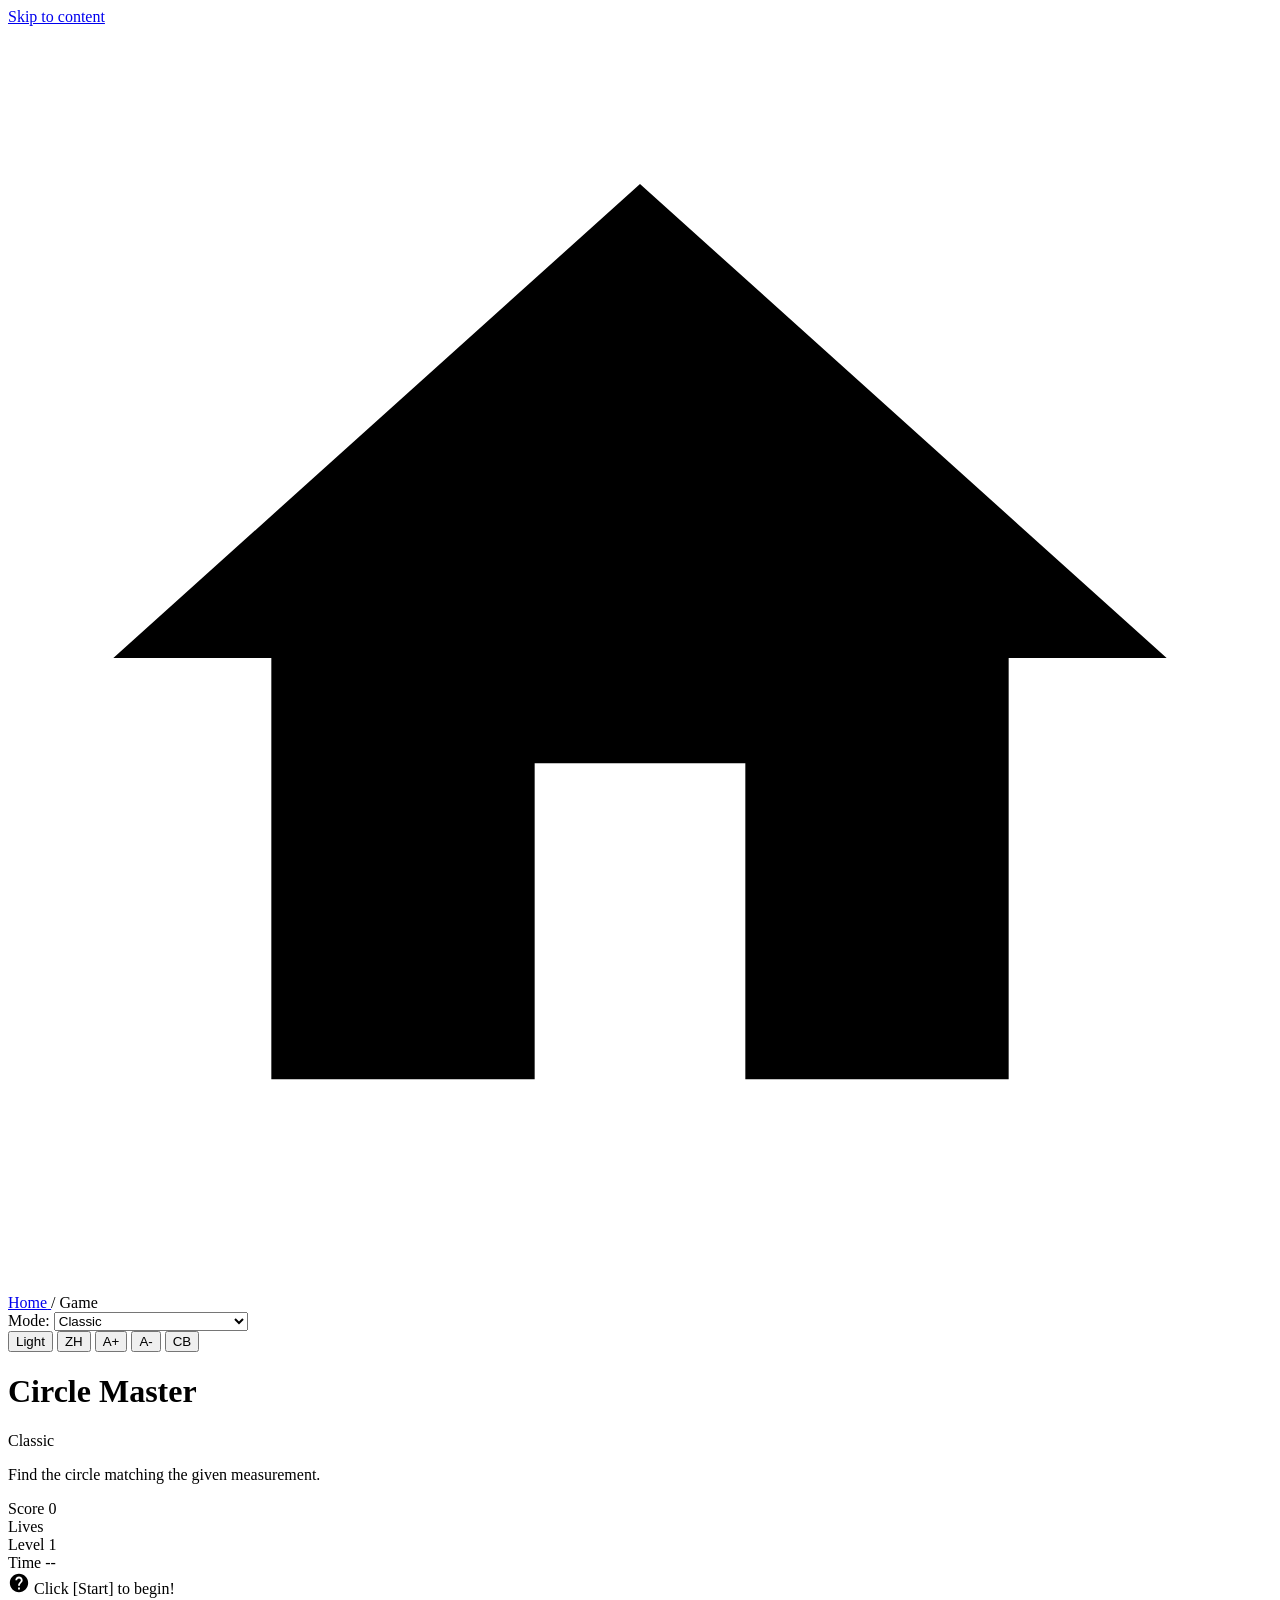
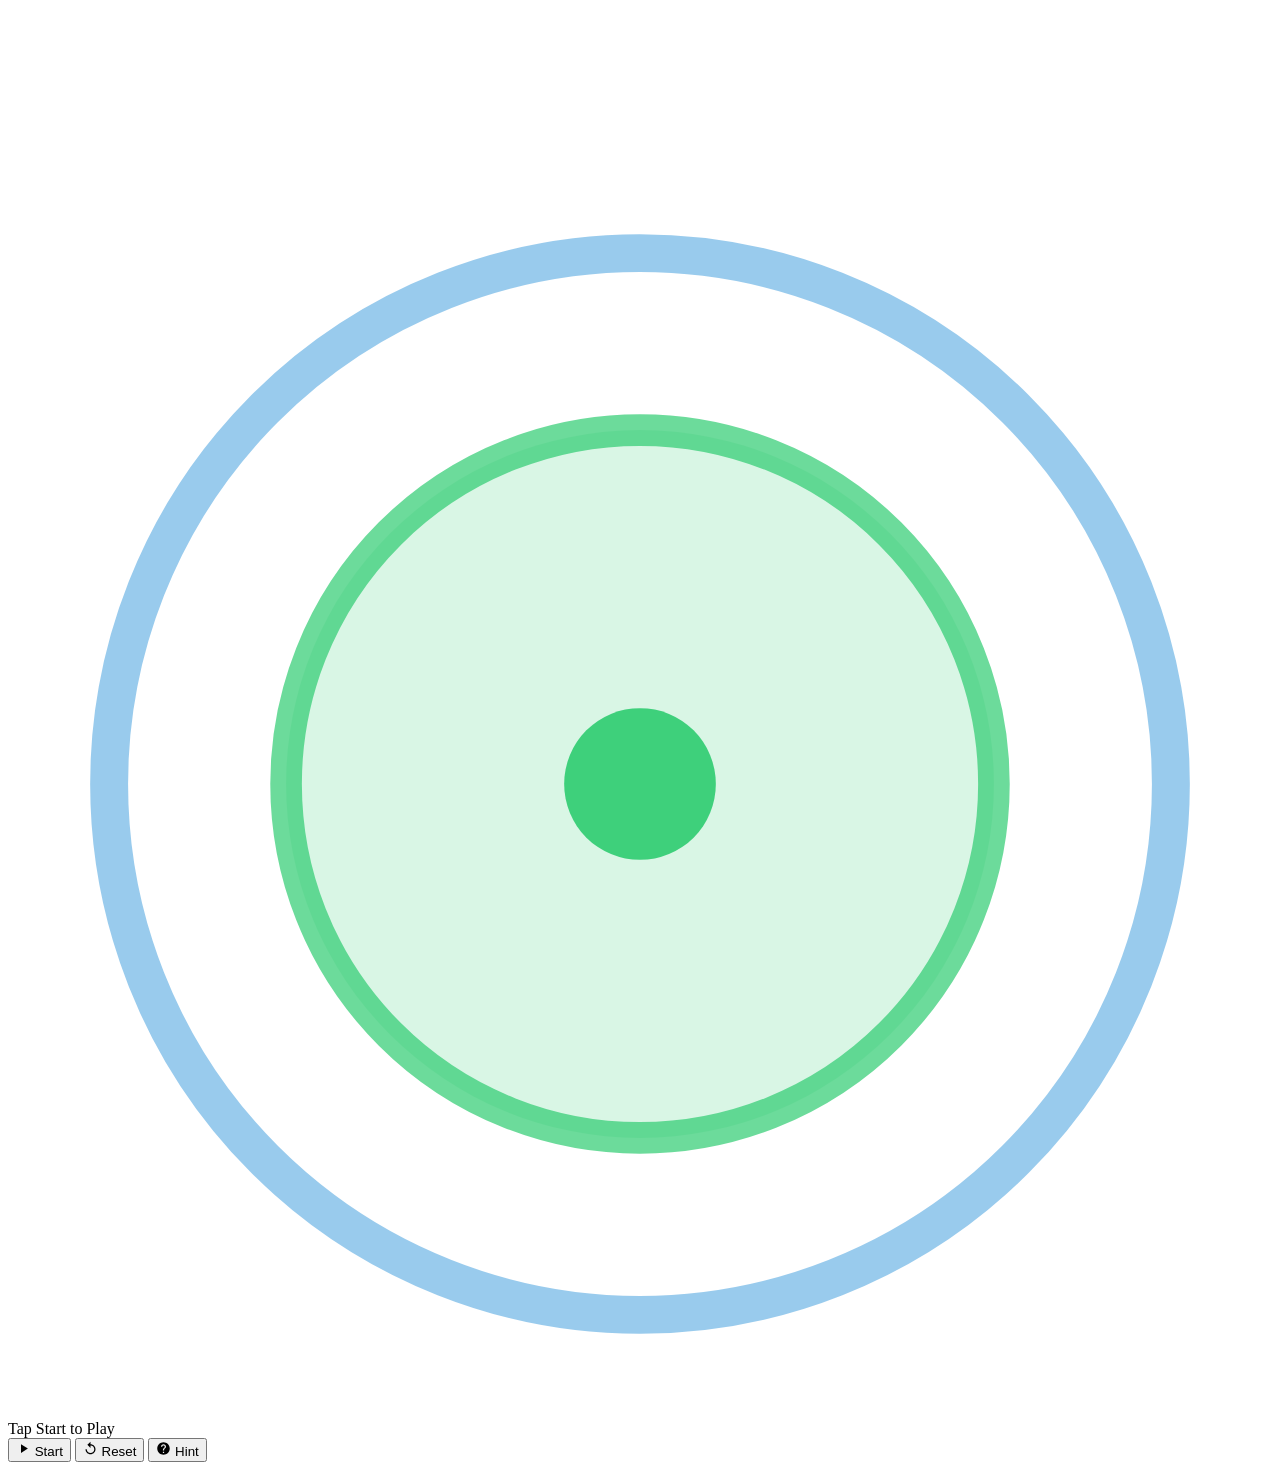
==== game-v3.html @ 42cc74bc "Create game-v3.html for Circle Master game Initial creation of the game-v3.html file with structure " ====
<!DOCTYPE html>
<html lang="en" data-theme="dark" data-colorblind="false">
<head>
<meta charset="UTF-8" />
<meta name="viewport" content="width=device-width, initial-scale=1.0, viewport-fit=cover" />
<title>Circle Master</title>
<link rel="stylesheet" href="IGame.css" />
</head>
<body>

<a class="skip-link" href="#main-content">Skip to content</a>

<!-- ── HEADER ──────────────────────────────────────────────────── -->
<header class="site-header" role="banner">
    <nav class="breadcrumb" aria-label="Breadcrumb">
        <a href="#" aria-label="Home">
            <svg class="icon-home" viewBox="0 0 24 24" aria-hidden="true">
                <path d="M10 20v-6h4v6h5v-8h3L12 3 2 12h3v8z"/>
            </svg>
            <span id="nav-home-text">Home</span>
        </a>
        <span class="sep" aria-hidden="true">/</span>
        <span id="nav-game" aria-current="page">Game</span>
    </nav>
    <div class="a11y-toolbar" role="toolbar" aria-label="Accessibility Tools">
        <!-- Game Mode Selector -->
        <div class="mode-selector-wrap">
            <label id="mode-label-text" class="mode-label" for="mode-select">Mode:</label>
            <select id="mode-select" class="mode-select" aria-labelledby="mode-label-text"
                    onchange="handleModeChange(this.value)">
                <optgroup id="optgroup-classic" label="Classic">
                    <option id="opt-classic" value="classic">Classic</option>
                </optgroup>
                <optgroup id="optgroup-theorems" label="Circle Theorems">
                    <option id="opt-angle_centre"     value="angle_centre">Angle at Centre</option>
                    <option id="opt-angle_semicircle" value="angle_semicircle">Angles in Semicircle</option>
                    <option id="opt-cyclic_quad"      value="cyclic_quad">Cyclic Quadrilateral</option>
                    <option id="opt-same_arc"         value="same_arc">Same Segment</option>
                    <option id="opt-alternate_seg"    value="alternate_seg">Alternate Segment</option>
                    <option id="opt-tangent_radius"   value="tangent_radius">Tangent-Radius (90)</option>
                    <option id="opt-tangent_equal"    value="tangent_equal">Tangents from Same Point</option>
                    <option id="opt-arrow_theorem"    value="arrow_theorem">Arrow Head Theorem</option>
                </optgroup>
            </select>
        </div>

        <div class="toolbar-divider" aria-hidden="true"></div>

        <button id="btn-theme" class="btn btn--theme" type="button"
                onclick="toggleTheme()" aria-label="Toggle theme">
            <span id="btn-theme-text">Light</span>
        </button>
        <button id="btn-lang" class="btn btn--lang" type="button"
                onclick="toggleLang()" aria-label="Switch language">
            <span id="btn-lang-text">ZH</span>
        </button>
        <button id="btn-font-up" class="btn btn--font" type="button"
                onclick="changeFontSize(1)" aria-label="Increase font size">A+</button>
        <button id="btn-font-dn" class="btn btn--font" type="button"
                onclick="changeFontSize(-1)" aria-label="Decrease font size">A-</button>
        <button id="btn-cb" class="btn btn--a11y" type="button"
                onclick="toggleColorBlind()" aria-pressed="false"
                aria-label="Toggle color blind mode">CB</button>
    </div>
</header>

<!-- ── MAIN CONTENT ────────────────────────────────────────────── -->
<main id="main-content">
    <div class="game-container">

        <!-- Title + Mode Badge -->
        <div class="game-header-block">
            <div class="game-title-row">
                <h1 id="game-title" class="game-title">Circle Master</h1>
                <span id="mode-badge" class="mode-badge mode-badge--classic">Classic</span>
            </div>
            <p id="desc" class="game-desc">Find the circle matching the given measurement.</p>
            <!-- Theorem description bar (hidden in Classic mode) -->
            <div id="theorem-desc-bar" class="theorem-desc-bar" hidden>
                <span id="theorem-desc-text"></span>
            </div>
        </div>

        <!-- HUD -->
        <div class="hud" role="status" aria-live="polite" aria-atomic="false">
            <div class="hud__item">
                <span id="txt-score" class="hud__label">Score</span>
                <span id="score" class="hud__value">0</span>
            </div>
            <div class="hud__item">
                <span id="txt-lives" class="hud__label">Lives</span>
                <span id="hearts-display" class="hearts-display hud__value" aria-label="3 lives remaining"></span>
            </div>
            <div class="hud__item">
                <span id="txt-level" class="hud__label">Level</span>
                <span id="level" class="hud__value">1</span>
            </div>
            <div class="hud__item">
                <span id="txt-timer" class="hud__label">Time</span>
                <span id="timer" class="hud__value hud__value--timer">--</span>
            </div>
        </div>

        <!-- Combo -->
        <div id="combo-text" class="combo-bar" aria-live="polite" aria-atomic="true"></div>

        <!-- Question Box -->
        <div id="question-box" class="question-box" role="status" aria-live="polite">
            <span class="question-icon" aria-hidden="true">
                <svg width="22" height="22" viewBox="0 0 24 24" fill="currentColor">
                    <path d="M12 2C6.48 2 2 6.48 2 12s4.48 10 10 10 10-4.48 10-10S17.52 2 12 2zm1 17h-2v-2h2v2zm2.07-7.75l-.9.92C13.45 12.9 13 13.5 13 15h-2v-.5c0-1.1.45-2.1 1.17-2.83l1.24-1.26c.37-.36.59-.86.59-1.41 0-1.1-.9-2-2-2s-2 .9-2 2H8c0-2.21 1.79-4 4-4s4 1.79 4 4c0 .88-.36 1.68-.93 2.25z"/>
                </svg>
            </span>
            <span id="question-text">Click [Start] to begin!</span>
        </div>

        <!-- Canvas Wrapper — the game area -->
        <div id="canvas-wrapper" class="canvas-wrapper">
            <canvas id="gameCanvas" role="application"
                    aria-label="Game canvas — click the correct circle"></canvas>

            <!-- Idle overlay (pointer-events:none, will never block canvas) -->
            <div id="canvas-idle" class="canvas-idle-overlay">
                <svg class="idle-circle-svg" viewBox="0 0 100 100">
                    <circle cx="50" cy="50" r="42" fill="none" stroke="rgba(52,152,219,.5)" stroke-width="3"/>
                    <circle cx="50" cy="50" r="28" fill="rgba(46,204,113,.18)" stroke="rgba(46,204,113,.7)" stroke-width="2.5"/>
                    <circle cx="50" cy="50" r="6" fill="rgba(46,204,113,.9)"/>
                </svg>
                <span id="idle-text" class="canvas-idle-text">Tap Start to Play</span>
            </div>

            <!-- Floating score popups -->
            <div id="float-popup" class="float-popup" aria-hidden="true"></div>
        </div>

        <!-- Controls -->
        <div class="controls-bar">
            <button id="btn-start" class="btn btn--start" type="button" onclick="startGame()">
                <svg width="15" height="15" viewBox="0 0 24 24" fill="currentColor" aria-hidden="true">
                    <path d="M8 5v14l11-7z"/>
                </svg>
                <span id="btn-start-text">Start</span>
            </button>
            <button id="btn-reset" class="btn btn--reset" type="button" onclick="showReset()">
                <svg width="15" height="15" viewBox="0 0 24 24" fill="currentColor" aria-hidden="true">
                    <path d="M12 5V1L7 6l5 5V7c3.31 0 6 2.69 6 6s-2.69 6-6 6-6-2.69-6-6H4c0 4.42 3.58 8 8 8s8-3.58 8-8-3.58-8-8-8z"/>
                </svg>
                <span id="btn-reset-text">Reset</span>
            </button>
            <button id="btn-hint" class="btn btn--hint" type="button" onclick="showHint()">
                <svg width="15" height="15" viewBox="0 0 24 24" fill="currentColor" aria-hidden="true">
                    <path d="M12 2C6.48 2 2 6.48 2 12s4.48 10 10 10 10-4.48 10-10S17.52 2 12 2zm1 17h-2v-2h2v2zm2.07-7.75l-.9.92C13.45 12.9 13 13.5 13 15h-2v-.5c0-1.1.45-2.1 1.17-2.83l1.24-1.26c.37-.36.59-.86.59-1.41 0-1.1-.9-2-2-2s-2 .9-2 2H8c0-2.21 1.79-4 4-4s4 1.79 4 4c0 .88-.36 1.68-.93 2.25z"/>
                </svg>
                <span id="btn-hint-text">Hint</span>
            </button>
        </div>

        <!-- Game Over Banner -->
        <section id="game-over" class="game-over-banner" hidden aria-live="assertive">
            <div class="game-over-inner">
                <svg class="gameover-icon" viewBox="0 0 52 52" aria-hidden="true">
                    <circle cx="26" cy="26" r="25" fill="none" stroke="#e74c3c" stroke-width="2.5"/>
                    <path d="M16 16l20 20M36 16L16 36" stroke="#e74c3c" stroke-width="3" stroke-linecap="round"/>
                </svg>
                <h2 id="gameover-title-text" class="gameover-title">Game Over!</h2>
                <p class="gameover-score">
                    <span id="gameover-score-label">Final Score</span>:
                    <strong id="gameover-score-value">0</strong>
                </p>
                <p class="gameover-level">
                    <span id="gameover-level-label">Level Reached</span>:
                    <strong id="gameover-level-value">1</strong>
                </p>
                <p class="gameover-mode">
                    <span id="gameover-mode-label">Mode</span>:
                    <strong id="gameover-mode-value">Classic</strong>
                </p>
                <button id="btn-restart" class="btn btn--start gameover-restart" type="button" onclick="startGame()">
                    <span id="btn-restart-text">Play Again</span>
                </button>
            </div>
        </section>

    </div><!-- /.game-container -->
</main>

<!-- ── HINT MODAL ───────────────────────────────────────────────── -->
<div id="hint-modal" class="modal-overlay" role="dialog" aria-modal="true"
     aria-labelledby="hint-title" hidden>
    <div class="modal-box">
        <div class="modal-header">
            <h2 id="hint-title" class="modal-title">Formulas</h2>
            <button id="btn-hint-close" class="btn btn--close" type="button"
                    onclick="hideHint()" aria-label="Close hint">
                <span id="hint-close-text">Got it</span>
            </button>
        </div>
        <div id="hint-body" class="modal-body"></div>
    </div>
</div>

<!-- ── RESET CONFIRM MODAL ─────────────────────────────────────── -->
<div id="reset-modal" class="modal-overlay" role="dialog" aria-modal="true"
     aria-labelledby="reset-title" hidden>
    <div class="modal-box modal-box--sm">
        <div class="modal-header">
            <h2 id="reset-title" class="modal-title">Reset Game?</h2>
        </div>
        <div class="modal-body">
            <p id="reset-confirm-text" style="font-size:.9rem;color:var(--clr-text-muted);">
                Your current progress will be lost.
            </p>
        </div>
        <div class="modal-actions">
            <button id="btn-cancel-reset" class="btn btn--close" type="button" onclick="hideReset()">Cancel</button>
            <button id="btn-confirm-reset" class="btn btn--reset" type="button" onclick="resetGame()">Confirm</button>
        </div>
    </div>
</div>
<script src="IGame.js"></script>
</body>
</html>
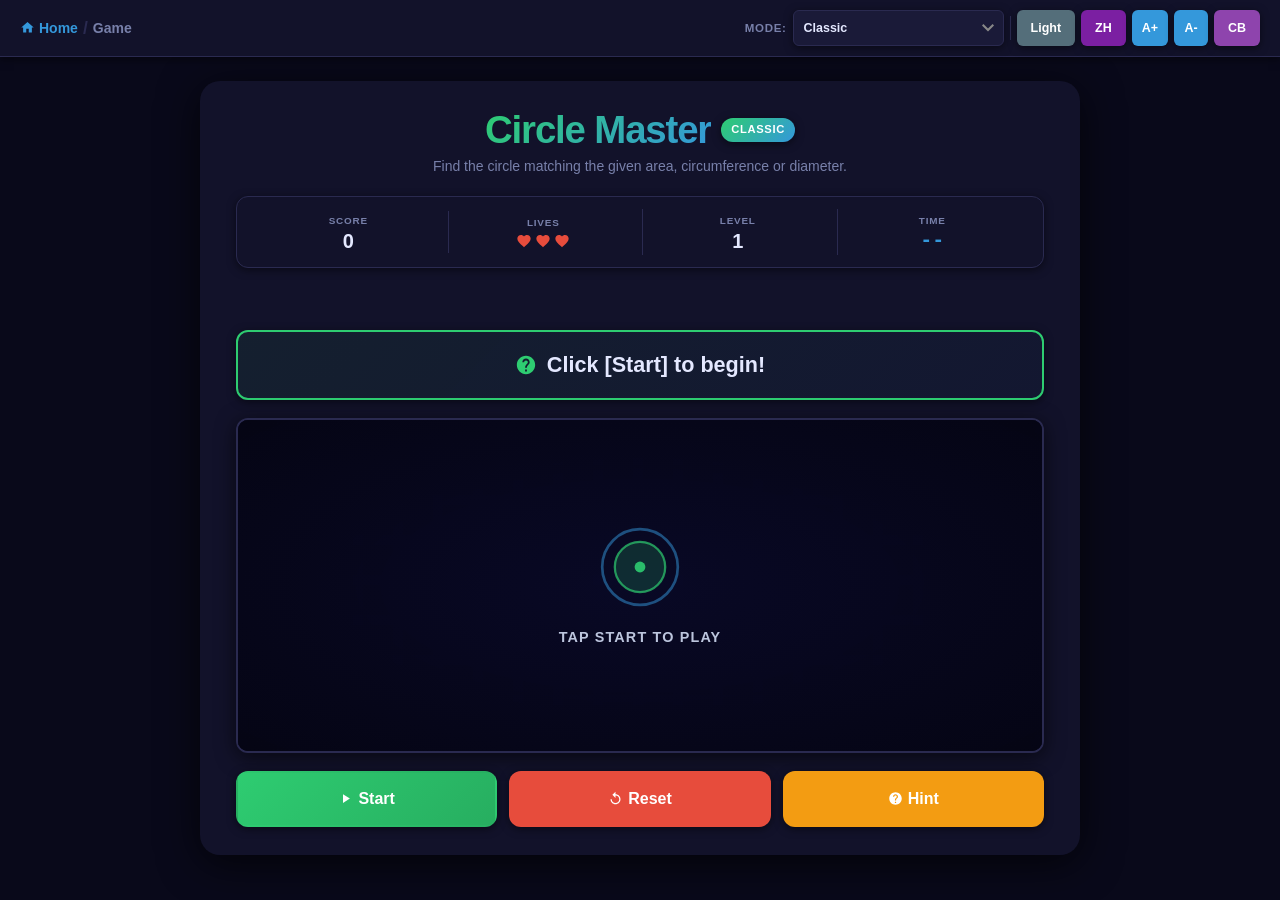
==== commit a12f9f5f: "Update stylesheet and script references in HTML" ====
--- a/game-v3.html
+++ b/game-v3.html
@@ -4,7 +4,7 @@
 <meta charset="UTF-8" />
 <meta name="viewport" content="width=device-width, initial-scale=1.0, viewport-fit=cover" />
 <title>Circle Master</title>
-<link rel="stylesheet" href="IGame.css" />
+<link rel="stylesheet" href="game-v3.css" />
 </head>
 <body>
 
@@ -217,6 +217,6 @@
         </div>
     </div>
 </div>
-<script src="IGame.js"></script>
+<script src="game-v3.js"></script>
 </body>
 </html>
--- a/game-v3.css
+++ b/game-v3.css
@@ -0,0 +1,372 @@
+/* ================================================================
+   DESIGN TOKENS
+   ================================================================ */
+:root {
+    --clr-bg:           #f0f4ff;
+    --clr-surface:      #ffffff;
+    --clr-surface-2:    #e8edf8;
+    --clr-text:         #1a1a2e;
+    --clr-text-muted:   #556080;
+    --clr-primary:      #2ecc71;
+    --clr-primary-dark: #27ae60;
+    --clr-danger:       #e74c3c;
+    --clr-accent:       #3498db;
+    --clr-accent-dark:  #2980b9;
+    --clr-hint:         #f39c12;
+    --clr-border:       #d0d8f0;
+    --clr-canvas-bg:    #080818;
+    --clr-a11y:         #8e44ad;
+    --clr-combo:        #f1c40f;
+    --clr-mode-badge:   #3498db;
+    --clr-thm-bar:      rgba(52,152,219,0.10);
+    --clr-thm-text:     #2471a3;
+    --shadow-sm:  0 2px 8px  rgba(30,40,120,.08);
+    --shadow-md:  0 4px 20px rgba(30,40,120,.13);
+    --shadow-lg:  0 8px 40px rgba(30,40,120,.18);
+    --shadow-glow:0 0 20px rgba(46,204,113,0.4);
+    --font-ui:   'Segoe UI','Helvetica Neue',Arial,sans-serif;
+    --font-mono: 'Courier New',Courier,monospace;
+    --font-size: 16px;
+    --radius-sm: 6px; --radius-md: 12px; --radius-lg: 20px;
+    --gap: 14px;
+    --safe-top:    env(safe-area-inset-top,    0px);
+    --safe-bottom: env(safe-area-inset-bottom, 0px);
+    --safe-left:   env(safe-area-inset-left,   0px);
+    --safe-right:  env(safe-area-inset-right,  0px);
+    --transition:  .25s ease;
+}
+[data-theme="dark"] {
+    --clr-bg:         #09091a;
+    --clr-surface:    #12122a;
+    --clr-surface-2:  #1a1a38;
+    --clr-text:       #e4e8ff;
+    --clr-text-muted: #7880aa;
+    --clr-border:     #2a2a50;
+    --clr-thm-bar:    rgba(52,152,219,0.12);
+    --clr-thm-text:   #5dade2;
+    --shadow-sm:  0 2px 8px  rgba(0,0,0,.5);
+    --shadow-md:  0 4px 20px rgba(0,0,0,.6);
+    --shadow-lg:  0 8px 40px rgba(0,0,0,.7);
+}
+[data-colorblind="true"] {
+    --clr-primary:    #0077bb;
+    --clr-danger:     #cc3311;
+    --clr-accent:     #009988;
+    --clr-hint:       #ee7733;
+    --clr-combo:      #ee3377;
+    --clr-mode-badge: #009988;
+}
+
+/* ================================================================
+   RESET & BASE
+   ================================================================ */
+*,*::before,*::after{box-sizing:border-box;margin:0;padding:0;-webkit-tap-highlight-color:transparent;}
+html{font-size:var(--font-size);scroll-behavior:smooth;-webkit-text-size-adjust:100%;text-size-adjust:100%;}
+body{
+    font-family:var(--font-ui);
+    background-color:var(--clr-bg);
+    color:var(--clr-text);
+    line-height:1.6;
+    min-height:100vh;
+    padding-top:var(--safe-top);
+    padding-left:var(--safe-left);
+    padding-right:var(--safe-right);
+    transition:background-color var(--transition),color var(--transition);
+    overflow-x:hidden;
+}
+.skip-link{position:absolute;top:-100%;left:0;background:var(--clr-accent);color:#fff;padding:8px 16px;z-index:9999;font-weight:700;text-decoration:none;}
+.skip-link:focus{top:0;}
+
+/* ================================================================
+   HEADER
+   ================================================================ */
+.site-header{
+    position:sticky;top:0;z-index:200;
+    background-color:var(--clr-surface);
+    box-shadow:var(--shadow-sm);
+    border-bottom:1px solid var(--clr-border);
+    display:flex;flex-direction:column;gap:8px;padding:10px 14px;
+    transition:background-color var(--transition);
+}
+.breadcrumb{display:flex;align-items:center;gap:5px;font-size:.875rem;font-weight:600;color:var(--clr-text-muted);}
+.breadcrumb a{color:var(--clr-accent);text-decoration:none;display:inline-flex;align-items:center;gap:4px;transition:color var(--transition);}
+.breadcrumb a:hover{color:var(--clr-accent-dark);text-decoration:underline;}
+.breadcrumb a:focus-visible{outline:3px solid var(--clr-accent);outline-offset:2px;border-radius:3px;}
+.icon-home{width:15px;height:15px;fill:currentColor;}
+.sep{color:var(--clr-border);font-size:1.1rem;user-select:none;}
+.a11y-toolbar{display:flex;align-items:center;gap:6px;flex-wrap:wrap;}
+.mode-selector-wrap{display:flex;align-items:center;gap:6px;flex-shrink:0;}
+.mode-label{font-size:.72rem;font-weight:700;color:var(--clr-text-muted);text-transform:uppercase;letter-spacing:.06em;white-space:nowrap;}
+.mode-select{
+    appearance:none;-webkit-appearance:none;
+    background-color:var(--clr-surface-2);color:var(--clr-text);
+    border:1.5px solid var(--clr-border);border-radius:var(--radius-sm);
+    padding:6px 28px 6px 10px;font-family:var(--font-ui);font-size:.78rem;font-weight:700;
+    cursor:pointer;min-height:36px;max-width:210px;
+    transition:border-color var(--transition),background-color var(--transition),box-shadow .2s;
+    background-image:url("data:image/svg+xml,%3Csvg xmlns='http://www.w3.org/2000/svg' width='12' height='8' viewBox='0 0 12 8'%3E%3Cpath fill='%23888' d='M1.41 0L6 4.58 10.59 0 12 1.41l-6 6-6-6z'/%3E%3C/svg%3E");
+    background-repeat:no-repeat;background-position:right 9px center;
+    box-shadow:var(--shadow-sm);
+}
+.mode-select:focus{outline:3px solid var(--clr-accent);outline-offset:2px;border-color:var(--clr-accent);}
+.mode-select:hover{border-color:var(--clr-accent);background-color:var(--clr-surface);}
+.mode-select optgroup{font-weight:800;font-size:.75rem;background-color:var(--clr-surface);}
+.mode-select option{font-weight:600;font-size:.8rem;background-color:var(--clr-surface);color:var(--clr-text);}
+.toolbar-divider{width:1px;height:24px;background-color:var(--clr-border);flex-shrink:0;display:none;}
+
+/* ================================================================
+   BUTTONS
+   ================================================================ */
+.btn{
+    display:inline-flex;align-items:center;justify-content:center;
+    gap:5px;min-height:36px;padding:6px 12px;
+    border:2px solid transparent;border-radius:var(--radius-sm);
+    cursor:pointer;font-family:var(--font-ui);font-size:.78rem;font-weight:700;
+    color:#fff;white-space:nowrap;text-decoration:none;
+    transition:transform .12s,box-shadow .2s,opacity .2s,background-color var(--transition);
+    box-shadow:var(--shadow-sm);user-select:none;-webkit-user-select:none;
+    position:relative;overflow:hidden;
+}
+.btn::after{content:'';position:absolute;inset:0;background:rgba(255,255,255,.18);transform:scale(0);border-radius:inherit;transition:transform .3s ease;}
+.btn:active::after{transform:scale(1);transition:none;}
+.btn:active{transform:scale(.95);}
+.btn:disabled{opacity:.5;cursor:not-allowed;pointer-events:none;}
+@media(hover:hover){.btn:hover{transform:translateY(-2px);box-shadow:var(--shadow-md);}}
+.btn:focus-visible{outline:3px solid var(--clr-accent);outline-offset:3px;}
+.btn--theme{background-color:#546e7a;}
+.btn--lang{background-color:#7b1fa2;}
+.btn--font{background-color:var(--clr-accent);min-width:34px;padding:6px 8px;}
+.btn--a11y{background-color:var(--clr-a11y);}
+.btn--a11y[aria-pressed="true"]{background-color:#4a148c;border-color:rgba(255,255,255,.5);}
+.btn--start{background:linear-gradient(135deg,var(--clr-primary),var(--clr-primary-dark));}
+.btn--start:hover{box-shadow:var(--shadow-glow);}
+.btn--reset{background-color:var(--clr-danger);}
+.btn--hint{background-color:var(--clr-hint);}
+.btn--close{background:transparent;color:var(--clr-text-muted);border:1px solid var(--clr-border);min-height:30px;padding:4px 8px;}
+.btn--close:hover{background-color:var(--clr-surface-2);}
+
+/* ================================================================
+   GAME CONTAINER
+   ================================================================ */
+.game-container{
+    max-width:880px;margin:0 auto;
+    padding:14px 12px calc(16px + var(--safe-bottom)) 12px;
+    display:flex;flex-direction:column;gap:var(--gap);
+}
+.game-header-block{text-align:center;}
+.game-title-row{display:inline-flex;align-items:center;gap:10px;flex-wrap:wrap;justify-content:center;}
+.game-title{
+    font-size:1.7rem;font-weight:900;letter-spacing:-.03em;line-height:1.1;
+    background:linear-gradient(135deg,var(--clr-primary),var(--clr-accent));
+    -webkit-background-clip:text;-webkit-text-fill-color:transparent;background-clip:text;
+}
+.mode-badge{
+    display:inline-flex;align-items:center;padding:3px 10px;border-radius:999px;
+    background-color:var(--clr-mode-badge);color:#fff;font-size:.7rem;font-weight:800;
+    letter-spacing:.06em;text-transform:uppercase;white-space:nowrap;box-shadow:var(--shadow-sm);
+    transition:background-color .4s ease;
+}
+.mode-badge--theorem{background:linear-gradient(135deg,#8e44ad,#3498db);}
+.mode-badge--classic{background:linear-gradient(135deg,var(--clr-primary),var(--clr-accent));}
+.game-desc{font-size:.875rem;color:var(--clr-text-muted);margin-top:4px;}
+.theorem-desc-bar{
+    display:flex;align-items:flex-start;gap:8px;margin-top:8px;
+    padding:9px 14px;background:var(--clr-thm-bar);
+    border:1px solid rgba(52,152,219,.2);border-radius:var(--radius-md);
+    color:var(--clr-thm-text);font-size:.82rem;font-weight:600;line-height:1.5;
+    transition:background var(--transition);
+}
+.theorem-desc-bar[hidden]{display:none;}
+
+/* ================================================================
+   HUD
+   ================================================================ */
+.hud{
+    display:grid;grid-template-columns:repeat(4,1fr);
+    align-items:center;background-color:var(--clr-surface);
+    border:1px solid var(--clr-border);border-radius:var(--radius-md);
+    padding:10px 8px;gap:4px;box-shadow:var(--shadow-sm);
+    transition:background-color var(--transition);
+}
+.hud__item{display:flex;flex-direction:column;align-items:center;gap:2px;min-width:0;padding:4px 2px;}
+.hud__item+.hud__item{border-left:1px solid var(--clr-border);}
+.hud__label{font-size:.62rem;font-weight:700;color:var(--clr-text-muted);text-transform:uppercase;letter-spacing:.08em;}
+.hud__value{font-size:1.1rem;font-weight:800;color:var(--clr-text);line-height:1;white-space:nowrap;overflow:hidden;text-overflow:ellipsis;max-width:100px;transition:color var(--transition);}
+.hud__value--timer{font-family:var(--font-mono);color:var(--clr-accent);}
+.hud__value--timer.timer--warning{color:var(--clr-danger);animation:timer-pulse .5s ease-in-out infinite alternate;}
+@keyframes timer-pulse{from{opacity:1;transform:scale(1);}to{opacity:.65;transform:scale(1.08);}}
+.hearts-display{display:inline-flex;gap:3px;align-items:center;}
+.heart-svg{width:16px;height:16px;flex-shrink:0;}
+.heart-svg--full{fill:#e74c3c;}
+.heart-svg--empty{fill:none;stroke:#e74c3c;stroke-width:2;opacity:.35;}
+
+/* ================================================================
+   COMBO + QUESTION BOX
+   ================================================================ */
+.combo-bar{min-height:26px;text-align:center;font-size:.85rem;font-weight:900;letter-spacing:.08em;color:var(--clr-combo);text-transform:uppercase;}
+.question-box{
+    display:flex;align-items:center;justify-content:center;
+    gap:10px;font-size:1rem;font-weight:600;text-align:center;
+    padding:14px 16px;border:2px solid var(--clr-primary);border-radius:var(--radius-md);
+    background:linear-gradient(135deg,rgba(46,204,113,.07),rgba(52,152,219,.04));
+    color:var(--clr-text);min-height:56px;line-height:1.4;
+    transition:background var(--transition),border-color var(--transition),transform .2s cubic-bezier(.34,1.56,.64,1);
+    box-shadow:var(--shadow-sm);
+}
+.question-box--theorem-mode{border-color:#8e44ad;background:linear-gradient(135deg,rgba(142,68,173,.08),rgba(52,152,219,.04));}
+.question-box--correct{border-color:var(--clr-primary)!important;background:linear-gradient(135deg,rgba(46,204,113,.2),rgba(46,204,113,.06))!important;transform:scale(1.01);}
+.question-box--error{border-color:var(--clr-danger)!important;background:linear-gradient(135deg,rgba(231,76,60,.16),rgba(231,76,60,.05))!important;animation:shake .32s ease;}
+@keyframes shake{0%,100%{transform:translateX(0);}20%{transform:translateX(-6px);}40%{transform:translateX(6px);}60%{transform:translateX(-4px);}80%{transform:translateX(4px);}}
+.question-icon{display:flex;align-items:center;color:var(--clr-primary);flex-shrink:0;}
+.question-box--theorem-mode .question-icon{color:#8e44ad;}
+
+/* ================================================================
+   CANVAS WRAPPER  — KEY: no pointer-events blocking
+   ================================================================ */
+.canvas-wrapper{
+    position:relative;width:100%;
+    border-radius:var(--radius-md);overflow:hidden;
+    border:2px solid var(--clr-border);box-shadow:var(--shadow-md);
+    background-color:var(--clr-canvas-bg);min-height:200px;
+    transition:border-color var(--transition);
+    /* Ensure wrapper does NOT block pointer events */
+    touch-action:none;
+}
+.canvas-wrapper:focus-within{border-color:var(--clr-accent);box-shadow:0 0 0 3px rgba(52,152,219,.18),var(--shadow-md);}
+
+#gameCanvas{
+    display:block;
+    width:100%;      /* visual width = 100% of wrapper */
+    height:auto;
+    background-color:var(--clr-canvas-bg);
+    cursor:crosshair;
+    touch-action:none;          /* CRITICAL: prevent scroll hijacking */
+    -webkit-user-select:none;
+    user-select:none;
+    /* Ensure canvas itself is always on top */
+    position:relative;
+    z-index:1;
+}
+
+/* Idle overlay sits ABOVE canvas with pointer-events:none so it never blocks clicks */
+.canvas-idle-overlay{
+    position:absolute;inset:0;z-index:2;
+    display:flex;flex-direction:column;align-items:center;justify-content:center;gap:14px;
+    background:radial-gradient(ellipse at center,rgba(10,10,40,.88) 0%,rgba(5,5,20,.97) 100%);
+    backdrop-filter:blur(6px);-webkit-backdrop-filter:blur(6px);
+    pointer-events:none;   /* CRITICAL: never intercept canvas clicks */
+    transition:opacity .5s ease;
+}
+.canvas-idle-overlay.hidden{opacity:0;}
+.idle-circle-svg{width:90px;height:90px;}
+.canvas-idle-text{font-size:.9rem;font-weight:700;color:rgba(220,230,255,.85);letter-spacing:.08em;text-transform:uppercase;}
+
+/* Float popup — also above canvas, but pointer-events:none */
+.float-popup{position:absolute;inset:0;z-index:3;pointer-events:none;overflow:hidden;}
+.score-pop{
+    position:absolute;font-family:var(--font-mono);font-size:1.1rem;font-weight:900;
+    pointer-events:none;text-shadow:0 2px 8px rgba(0,0,0,.6);
+    transform:translateX(-50%);
+    animation:score-float 1s ease-out forwards;
+}
+.score-pop--correct{color:#2ecc71;}
+.score-pop--wrong{color:#e74c3c;}
+@keyframes score-float{
+    0%  {opacity:1;transform:translateX(-50%) translateY(0)    scale(1.2);}
+    80% {opacity:.8;transform:translateX(-50%) translateY(-50px) scale(1);}
+    100%{opacity:0;transform:translateX(-50%) translateY(-70px) scale(.85);}
+}
+
+/* ================================================================
+   CONTROLS
+   ================================================================ */
+.controls-bar{display:grid;grid-template-columns:repeat(3,1fr);gap:8px;}
+.controls-bar .btn{width:100%;min-height:48px;font-size:.85rem;border-radius:var(--radius-md);}
+
+/* ================================================================
+   GAME OVER
+   ================================================================ */
+.game-over-banner{
+    border-radius:var(--radius-lg);
+    background:linear-gradient(135deg,rgba(231,76,60,.08),rgba(231,76,60,.03));
+    border:2px solid var(--clr-danger);
+    box-shadow:0 0 30px rgba(231,76,60,.14),var(--shadow-md);
+    animation:gameover-in .5s cubic-bezier(.34,1.56,.64,1) both;overflow:hidden;
+}
+.game-over-banner[hidden]{display:none!important;}
+.game-over-inner{display:flex;flex-direction:column;align-items:center;gap:10px;padding:24px 20px;text-align:center;}
+.gameover-icon{width:52px;height:52px;animation:gameover-spin .6s ease-out both;}
+@keyframes gameover-spin{from{transform:rotate(-90deg) scale(0);opacity:0;}to{transform:rotate(0) scale(1);opacity:1;}}
+.gameover-title{font-size:1.7rem;font-weight:900;color:var(--clr-danger);}
+.gameover-score,.gameover-level,.gameover-mode{font-size:.95rem;color:var(--clr-text-muted);}
+.gameover-score strong,.gameover-level strong,.gameover-mode strong{color:var(--clr-text);font-size:1.1rem;}
+.gameover-restart{min-height:50px;padding:11px 28px;font-size:.95rem;margin-top:6px;}
+@keyframes gameover-in{from{transform:scale(.6) translateY(20px);opacity:0;}to{transform:scale(1) translateY(0);opacity:1;}}
+
+/* ================================================================
+   MODALS
+   ================================================================ */
+.modal-overlay{
+    position:fixed;inset:0;background:rgba(5,5,20,.76);
+    backdrop-filter:blur(6px);-webkit-backdrop-filter:blur(6px);
+    z-index:400;display:flex;align-items:center;justify-content:center;padding:16px;
+    animation:modal-fade .2s ease both;
+}
+.modal-overlay[hidden]{display:none!important;}
+@keyframes modal-fade{from{opacity:0;}to{opacity:1;}}
+.modal-box{
+    background-color:var(--clr-surface);border:1px solid var(--clr-border);
+    border-radius:var(--radius-lg);box-shadow:var(--shadow-lg);
+    width:100%;max-width:440px;
+    animation:modal-slide .25s cubic-bezier(.34,1.56,.64,1) both;overflow:hidden;
+}
+.modal-box--sm{max-width:320px;}
+@keyframes modal-slide{from{transform:scale(.85) translateY(20px);opacity:0;}to{transform:scale(1) translateY(0);opacity:1;}}
+.modal-header{display:flex;align-items:center;justify-content:space-between;padding:16px 20px 8px;}
+.modal-title{font-size:1.15rem;font-weight:800;color:var(--clr-text);}
+.modal-body{padding:8px 20px 16px;display:flex;flex-direction:column;gap:10px;}
+.modal-actions{display:flex;gap:8px;justify-content:flex-end;padding:0 20px 18px;}
+.hint-formula-block{background:var(--clr-surface-2);border:1px solid var(--clr-border);border-radius:var(--radius-md);padding:12px 14px;}
+.hint-formula-title{font-size:.72rem;font-weight:700;text-transform:uppercase;letter-spacing:.07em;color:var(--clr-text-muted);margin-bottom:5px;}
+.hint-formula-eq{font-family:var(--font-mono);font-size:1rem;font-weight:700;color:var(--clr-primary);margin-bottom:3px;}
+.hint-formula-eq.eq--theorem{color:#8e44ad;}
+.hint-formula-note{font-size:.78rem;color:var(--clr-text-muted);line-height:1.5;}
+
+/* ================================================================
+   RESPONSIVE
+   ================================================================ */
+@media(min-width:480px){
+    .site-header{flex-direction:row;justify-content:space-between;align-items:center;padding:10px 20px;gap:10px;}
+    .toolbar-divider{display:block;}
+    .game-title{font-size:2rem;}
+    .hud{padding:12px 16px;} .hud__value{font-size:1.25rem;}
+    .question-box{font-size:1.1rem;}
+    .mode-select{max-width:230px;}
+}
+@media(min-width:768px){
+    .game-container{padding:20px 24px;gap:16px;}
+    .game-title{font-size:2.2rem;}
+    .question-box{font-size:1.2rem;min-height:64px;}
+    .controls-bar{gap:12px;} .controls-bar .btn{min-height:52px;font-size:.9rem;}
+}
+@media(min-width:1024px){
+    .game-container{padding:28px 36px;gap:18px;border-radius:var(--radius-lg);box-shadow:var(--shadow-lg);background-color:var(--clr-surface);margin:24px auto;}
+    .game-title{font-size:2.4rem;}
+    .question-box{font-size:1.35rem;padding:18px 24px;}
+    .controls-bar .btn{min-height:56px;font-size:1rem;}
+}
+@media(orientation:landscape) and (max-height:500px){
+    .site-header{padding:6px 14px;}
+    .game-title{font-size:1.2rem;}
+    .game-desc,.theorem-desc-bar{display:none;}
+    .game-container{gap:8px;padding:8px 12px;}
+    .hud{padding:6px 8px;} .hud__value{font-size:.95rem;}
+    .question-box{font-size:.88rem;min-height:44px;padding:8px 12px;}
+    .controls-bar .btn{min-height:40px;}
+}
+@media(prefers-reduced-motion:reduce){
+    *,*::before,*::after{animation-duration:.01ms!important;transition-duration:.01ms!important;}
+}
+@media(forced-colors:active){
+    .btn,.question-box,.hud,.mode-select{border:2px solid ButtonText;}
+}
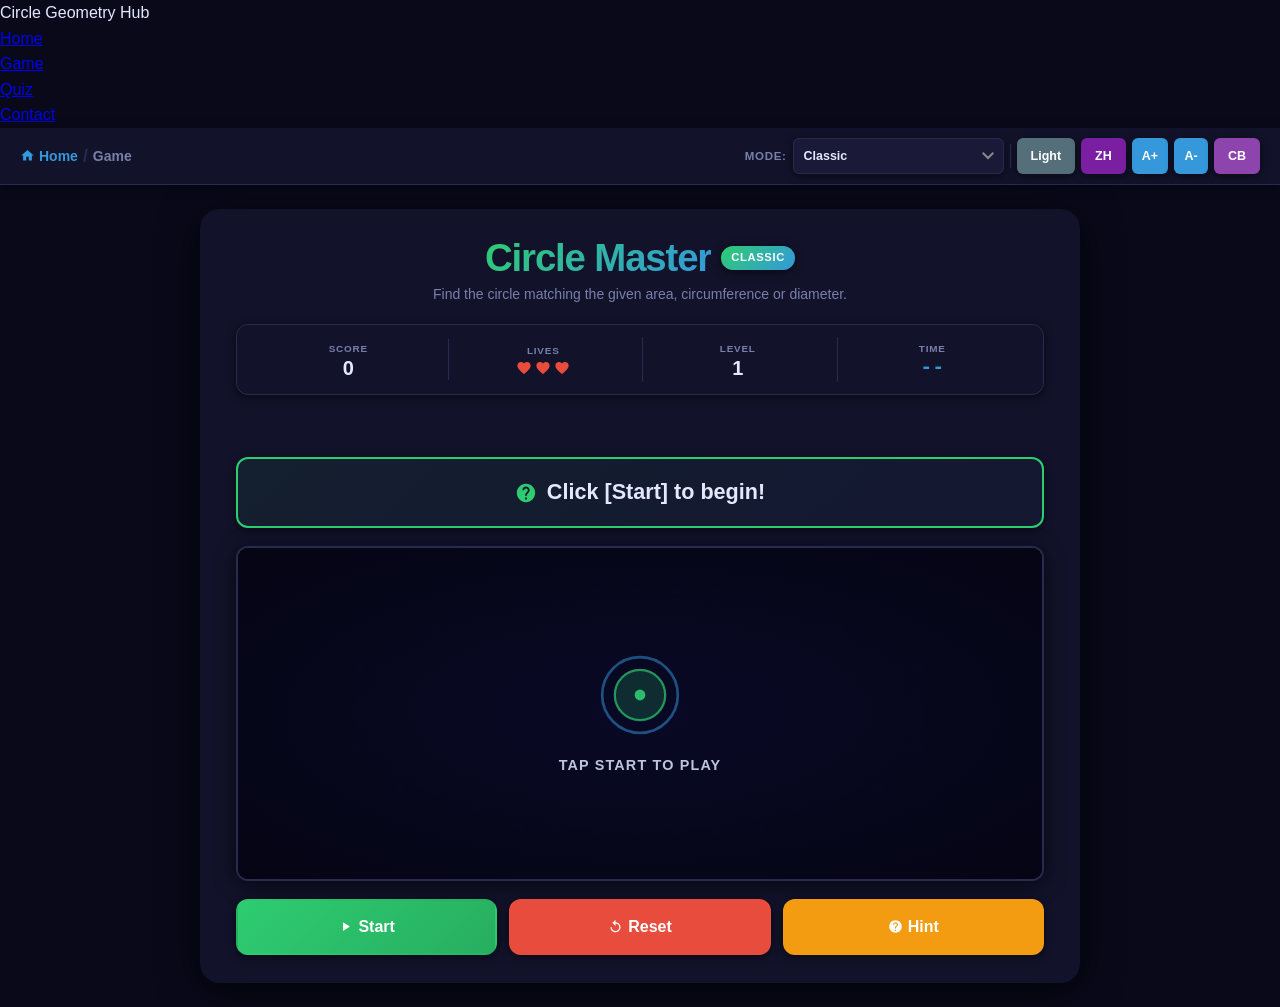
==== commit b833f88b: "Refactor HTML structure and update stylesheets" ====
--- a/game-v3.html
+++ b/game-v3.html
@@ -1,222 +1,246 @@
 <!DOCTYPE html>
 <html lang="en" data-theme="dark" data-colorblind="false">
+
 <head>
-<meta charset="UTF-8" />
-<meta name="viewport" content="width=device-width, initial-scale=1.0, viewport-fit=cover" />
-<title>Circle Master</title>
-<link rel="stylesheet" href="game-v3.css" />
+    <meta charset="UTF-8">
+    <meta name="viewport" content="width=device-width, initial-scale=1.0, viewport-fit=cover" />
+    <title>Circle Master</title>
+    <link rel="stylesheet" href="css/common.css">
+    <link rel="stylesheet" href="css/game.css">
+    <link rel="stylesheet" href="game-v3.css" />
 </head>
+
 <body>
-
-<a class="skip-link" href="#main-content">Skip to content</a>
-
-<!-- ── HEADER ──────────────────────────────────────────────────── -->
-<header class="site-header" role="banner">
-    <nav class="breadcrumb" aria-label="Breadcrumb">
-        <a href="#" aria-label="Home">
-            <svg class="icon-home" viewBox="0 0 24 24" aria-hidden="true">
-                <path d="M10 20v-6h4v6h5v-8h3L12 3 2 12h3v8z"/>
-            </svg>
-            <span id="nav-home-text">Home</span>
-        </a>
-        <span class="sep" aria-hidden="true">/</span>
-        <span id="nav-game" aria-current="page">Game</span>
+    <!-- 统一顶部导航栏 -->
+    <nav class="navbar">
+        <div class="logo">
+            <i class="fas fa-circle"></i>
+            Circle Geometry Hub
+        </div>
+        <div class="main-nav">
+            <ul>
+                <li><a href="homepage.html" class="nav-link">Home</a></li>
+                <li><a href="game.html" class="nav-link active">Game</a></li>
+                <li><a href="quiz.html" class="nav-link">Quiz</a></li>
+                <li><a href="#contact" class="nav-link">Contact</a></li>
+            </ul>
+        </div>
     </nav>
-    <div class="a11y-toolbar" role="toolbar" aria-label="Accessibility Tools">
-        <!-- Game Mode Selector -->
-        <div class="mode-selector-wrap">
-            <label id="mode-label-text" class="mode-label" for="mode-select">Mode:</label>
-            <select id="mode-select" class="mode-select" aria-labelledby="mode-label-text"
+
+    <a class="skip-link" href="#main-content">Skip to content</a>
+
+    <!-- ── HEADER ──────────────────────────────────────────────────── -->
+    <header class="site-header" role="banner">
+        <nav class="breadcrumb" aria-label="Breadcrumb">
+            <a href="homepage.html" aria-label="Home">
+                <svg class="icon-home" viewBox="0 0 24 24" aria-hidden="true">
+                    <path d="M10 20v-6h4v6h5v-8h3L12 3 2 12h3v8z" />
+                </svg>
+                <span id="nav-home-text">Home</span>
+            </a>
+            <span class="sep" aria-hidden="true">/</span>
+            <span id="nav-game" aria-current="page">Game</span>
+        </nav>
+        <div class="a11y-toolbar" role="toolbar" aria-label="Accessibility Tools">
+            <!-- Game Mode Selector -->
+            <div class="mode-selector-wrap">
+                <label id="mode-label-text" class="mode-label" for="mode-select">Mode:</label>
+                <select id="mode-select" class="mode-select" aria-labelledby="mode-label-text"
                     onchange="handleModeChange(this.value)">
-                <optgroup id="optgroup-classic" label="Classic">
-                    <option id="opt-classic" value="classic">Classic</option>
-                </optgroup>
-                <optgroup id="optgroup-theorems" label="Circle Theorems">
-                    <option id="opt-angle_centre"     value="angle_centre">Angle at Centre</option>
-                    <option id="opt-angle_semicircle" value="angle_semicircle">Angles in Semicircle</option>
-                    <option id="opt-cyclic_quad"      value="cyclic_quad">Cyclic Quadrilateral</option>
-                    <option id="opt-same_arc"         value="same_arc">Same Segment</option>
-                    <option id="opt-alternate_seg"    value="alternate_seg">Alternate Segment</option>
-                    <option id="opt-tangent_radius"   value="tangent_radius">Tangent-Radius (90)</option>
-                    <option id="opt-tangent_equal"    value="tangent_equal">Tangents from Same Point</option>
-                    <option id="opt-arrow_theorem"    value="arrow_theorem">Arrow Head Theorem</option>
-                </optgroup>
-            </select>
-        </div>
-
-        <div class="toolbar-divider" aria-hidden="true"></div>
-
-        <button id="btn-theme" class="btn btn--theme" type="button"
-                onclick="toggleTheme()" aria-label="Toggle theme">
-            <span id="btn-theme-text">Light</span>
-        </button>
-        <button id="btn-lang" class="btn btn--lang" type="button"
-                onclick="toggleLang()" aria-label="Switch language">
-            <span id="btn-lang-text">ZH</span>
-        </button>
-        <button id="btn-font-up" class="btn btn--font" type="button"
-                onclick="changeFontSize(1)" aria-label="Increase font size">A+</button>
-        <button id="btn-font-dn" class="btn btn--font" type="button"
-                onclick="changeFontSize(-1)" aria-label="Decrease font size">A-</button>
-        <button id="btn-cb" class="btn btn--a11y" type="button"
-                onclick="toggleColorBlind()" aria-pressed="false"
+                    <optgroup id="optgroup-classic" label="Classic">
+                        <option id="opt-classic" value="classic">Classic</option>
+                    </optgroup>
+                    <optgroup id="optgroup-theorems" label="Circle Theorems">
+                        <option id="opt-angle_centre" value="angle_centre">Angle at Centre</option>
+                        <option id="opt-angle_semicircle" value="angle_semicircle">Angles in Semicircle</option>
+                        <option id="opt-cyclic_quad" value="cyclic_quad">Cyclic Quadrilateral</option>
+                        <option id="opt-same_arc" value="same_arc">Same Segment</option>
+                        <option id="opt-alternate_seg" value="alternate_seg">Alternate Segment</option>
+                        <option id="opt-tangent_radius" value="tangent_radius">Tangent-Radius (90)</option>
+                        <option id="opt-tangent_equal" value="tangent_equal">Tangents from Same Point</option>
+                        <option id="opt-arrow_theorem" value="arrow_theorem">Arrow Head Theorem</option>
+                    </optgroup>
+                </select>
+            </div>
+
+            <div class="toolbar-divider" aria-hidden="true"></div>
+
+            <button id="btn-theme" class="btn btn--theme" type="button" onclick="toggleTheme()"
+                aria-label="Toggle theme">
+                <span id="btn-theme-text">Light</span>
+            </button>
+            <button id="btn-lang" class="btn btn--lang" type="button" onclick="toggleLang()"
+                aria-label="Switch language">
+                <span id="btn-lang-text">ZH</span>
+            </button>
+            <button id="btn-font-up" class="btn btn--font" type="button" onclick="changeFontSize(1)"
+                aria-label="Increase font size">A+</button>
+            <button id="btn-font-dn" class="btn btn--font" type="button" onclick="changeFontSize(-1)"
+                aria-label="Decrease font size">A-</button>
+            <button id="btn-cb" class="btn btn--a11y" type="button" onclick="toggleColorBlind()" aria-pressed="false"
                 aria-label="Toggle color blind mode">CB</button>
+        </div>
+    </header>
+
+    <!-- ── MAIN CONTENT ────────────────────────────────────────────── -->
+    <main id="main-content">
+        <div class="game-container">
+
+            <!-- Title + Mode Badge -->
+            <div class="game-header-block">
+                <div class="game-title-row">
+                    <h1 id="game-title" class="game-title">Circle Master</h1>
+                    <span id="mode-badge" class="mode-badge mode-badge--classic">Classic</span>
+                </div>
+                <p id="desc" class="game-desc">Find the circle matching the given measurement.</p>
+                <!-- Theorem description bar (hidden in Classic mode) -->
+                <div id="theorem-desc-bar" class="theorem-desc-bar" hidden>
+                    <span id="theorem-desc-text"></span>
+                </div>
+            </div>
+
+            <!-- HUD -->
+            <div class="hud" role="status" aria-live="polite" aria-atomic="false">
+                <div class="hud__item">
+                    <span id="txt-score" class="hud__label">Score</span>
+                    <span id="score" class="hud__value">0</span>
+                </div>
+                <div class="hud__item">
+                    <span id="txt-lives" class="hud__label">Lives</span>
+                    <span id="hearts-display" class="hearts-display hud__value" aria-label="3 lives remaining"></span>
+                </div>
+                <div class="hud__item">
+                    <span id="txt-level" class="hud__label">Level</span>
+                    <span id="level" class="hud__value">1</span>
+                </div>
+                <div class="hud__item">
+                    <span id="txt-timer" class="hud__label">Time</span>
+                    <span id="timer" class="hud__value hud__value--timer">--</span>
+                </div>
+            </div>
+
+            <!-- Combo -->
+            <div id="combo-text" class="combo-bar" aria-live="polite" aria-atomic="true"></div>
+
+            <!-- Question Box -->
+            <div id="question-box" class="question-box" role="status" aria-live="polite">
+                <span class="question-icon" aria-hidden="true">
+                    <svg width="22" height="22" viewBox="0 0 24 24" fill="currentColor">
+                        <path
+                            d="M12 2C6.48 2 2 6.48 2 12s4.48 10 10 10 10-4.48 10-10S17.52 2 12 2zm1 17h-2v-2h2v2zm2.07-7.75l-.9.92C13.45 12.9 13 13.5 13 15h-2v-.5c0-1.1.45-2.1 1.17-2.83l1.24-1.26c.37-.36.59-.86.59-1.41 0-1.1-.9-2-2-2s-2 .9-2 2H8c0-2.21 1.79-4 4-4s4 1.79 4 4c0 .88-.36 1.68-.93 2.25z" />
+                    </svg>
+                </span>
+                <span id="question-text">Click [Start] to begin!</span>
+            </div>
+
+            <!-- Canvas Wrapper — the game area -->
+            <div id="canvas-wrapper" class="canvas-wrapper">
+                <canvas id="gameCanvas" role="application" aria-label="Game canvas — click the correct circle"></canvas>
+
+                <!-- Idle overlay (pointer-events:none, will never block canvas) -->
+                <div id="canvas-idle" class="canvas-idle-overlay">
+                    <svg class="idle-circle-svg" viewBox="0 0 100 100">
+                        <circle cx="50" cy="50" r="42" fill="none" stroke="rgba(52,152,219,.5)" stroke-width="3" />
+                        <circle cx="50" cy="50" r="28" fill="rgba(46,204,113,.18)" stroke="rgba(46,204,113,.7)"
+                            stroke-width="2.5" />
+                        <circle cx="50" cy="50" r="6" fill="rgba(46,204,113,.9)" />
+                    </svg>
+                    <span id="idle-text" class="canvas-idle-text">Tap Start to Play</span>
+                </div>
+
+                <!-- Floating score popups -->
+                <div id="float-popup" class="float-popup" aria-hidden="true"></div>
+            </div>
+
+            <!-- Controls -->
+            <div class="controls-bar">
+                <button id="btn-start" class="btn btn--start" type="button" onclick="startGame()">
+                    <svg width="15" height="15" viewBox="0 0 24 24" fill="currentColor" aria-hidden="true">
+                        <path d="M8 5v14l11-7z" />
+                    </svg>
+                    <span id="btn-start-text">Start</span>
+                </button>
+                <button id="btn-reset" class="btn btn--reset" type="button" onclick="showReset()">
+                    <svg width="15" height="15" viewBox="0 0 24 24" fill="currentColor" aria-hidden="true">
+                        <path
+                            d="M12 5V1L7 6l5 5V7c3.31 0 6 2.69 6 6s-2.69 6-6 6-6-2.69-6-6H4c0 4.42 3.58 8 8 8s8-3.58 8-8-3.58-8-8-8z" />
+                    </svg>
+                    <span id="btn-reset-text">Reset</span>
+                </button>
+                <button id="btn-hint" class="btn btn--hint" type="button" onclick="showHint()">
+                    <svg width="15" height="15" viewBox="0 0 24 24" fill="currentColor" aria-hidden="true">
+                        <path
+                            d="M12 2C6.48 2 2 6.48 2 12s4.48 10 10 10 10-4.48 10-10S17.52 2 12 2zm1 17h-2v-2h2v2zm2.07-7.75l-.9.92C13.45 12.9 13 13.5 13 15h-2v-.5c0-1.1.45-2.1 1.17-2.83l1.24-1.26c.37-.36.59-.86.59-1.41 0-1.1-.9-2-2-2s-2 .9-2 2H8c0-2.21 1.79-4 4-4s4 1.79 4 4c0 .88-.36 1.68-.93 2.25z" />
+                    </svg>
+                    <span id="btn-hint-text">Hint</span>
+                </button>
+            </div>
+
+            <!-- Game Over Banner -->
+            <section id="game-over" class="game-over-banner" hidden aria-live="assertive">
+                <div class="game-over-inner">
+                    <svg class="gameover-icon" viewBox="0 0 52 52" aria-hidden="true">
+                        <circle cx="26" cy="26" r="25" fill="none" stroke="#e74c3c" stroke-width="2.5" />
+                        <path d="M16 16l20 20M36 16L16 36" stroke="#e74c3c" stroke-width="3" stroke-linecap="round" />
+                    </svg>
+                    <h2 id="gameover-title-text" class="gameover-title">Game Over!</h2>
+                    <p class="gameover-score">
+                        <span id="gameover-score-label">Final Score</span>:
+                        <strong id="gameover-score-value">0</strong>
+                    </p>
+                    <p class="gameover-level">
+                        <span id="gameover-level-label">Level Reached</span>:
+                        <strong id="gameover-level-value">1</strong>
+                    </p>
+                    <p class="gameover-mode">
+                        <span id="gameover-mode-label">Mode</span>:
+                        <strong id="gameover-mode-value">Classic</strong>
+                    </p>
+                    <button id="btn-restart" class="btn btn--start gameover-restart" type="button"
+                        onclick="startGame()">
+                        <span id="btn-restart-text">Play Again</span>
+                    </button>
+                </div>
+            </section>
+
+        </div><!-- /.game-container -->
+    </main>
+
+    <!-- ── HINT MODAL ───────────────────────────────────────────────── -->
+    <div id="hint-modal" class="modal-overlay" role="dialog" aria-modal="true" aria-labelledby="hint-title" hidden>
+        <div class="modal-box">
+            <div class="modal-header">
+                <h2 id="hint-title" class="modal-title">Formulas</h2>
+                <button id="btn-hint-close" class="btn btn--close" type="button" onclick="hideHint()"
+                    aria-label="Close hint">
+                    <span id="hint-close-text">Got it</span>
+                </button>
+            </div>
+            <div id="hint-body" class="modal-body"></div>
+        </div>
     </div>
-</header>
-
-<!-- ── MAIN CONTENT ────────────────────────────────────────────── -->
-<main id="main-content">
-    <div class="game-container">
-
-        <!-- Title + Mode Badge -->
-        <div class="game-header-block">
-            <div class="game-title-row">
-                <h1 id="game-title" class="game-title">Circle Master</h1>
-                <span id="mode-badge" class="mode-badge mode-badge--classic">Classic</span>
-            </div>
-            <p id="desc" class="game-desc">Find the circle matching the given measurement.</p>
-            <!-- Theorem description bar (hidden in Classic mode) -->
-            <div id="theorem-desc-bar" class="theorem-desc-bar" hidden>
-                <span id="theorem-desc-text"></span>
-            </div>
-        </div>
-
-        <!-- HUD -->
-        <div class="hud" role="status" aria-live="polite" aria-atomic="false">
-            <div class="hud__item">
-                <span id="txt-score" class="hud__label">Score</span>
-                <span id="score" class="hud__value">0</span>
-            </div>
-            <div class="hud__item">
-                <span id="txt-lives" class="hud__label">Lives</span>
-                <span id="hearts-display" class="hearts-display hud__value" aria-label="3 lives remaining"></span>
-            </div>
-            <div class="hud__item">
-                <span id="txt-level" class="hud__label">Level</span>
-                <span id="level" class="hud__value">1</span>
-            </div>
-            <div class="hud__item">
-                <span id="txt-timer" class="hud__label">Time</span>
-                <span id="timer" class="hud__value hud__value--timer">--</span>
-            </div>
-        </div>
-
-        <!-- Combo -->
-        <div id="combo-text" class="combo-bar" aria-live="polite" aria-atomic="true"></div>
-
-        <!-- Question Box -->
-        <div id="question-box" class="question-box" role="status" aria-live="polite">
-            <span class="question-icon" aria-hidden="true">
-                <svg width="22" height="22" viewBox="0 0 24 24" fill="currentColor">
-                    <path d="M12 2C6.48 2 2 6.48 2 12s4.48 10 10 10 10-4.48 10-10S17.52 2 12 2zm1 17h-2v-2h2v2zm2.07-7.75l-.9.92C13.45 12.9 13 13.5 13 15h-2v-.5c0-1.1.45-2.1 1.17-2.83l1.24-1.26c.37-.36.59-.86.59-1.41 0-1.1-.9-2-2-2s-2 .9-2 2H8c0-2.21 1.79-4 4-4s4 1.79 4 4c0 .88-.36 1.68-.93 2.25z"/>
-                </svg>
-            </span>
-            <span id="question-text">Click [Start] to begin!</span>
-        </div>
-
-        <!-- Canvas Wrapper — the game area -->
-        <div id="canvas-wrapper" class="canvas-wrapper">
-            <canvas id="gameCanvas" role="application"
-                    aria-label="Game canvas — click the correct circle"></canvas>
-
-            <!-- Idle overlay (pointer-events:none, will never block canvas) -->
-            <div id="canvas-idle" class="canvas-idle-overlay">
-                <svg class="idle-circle-svg" viewBox="0 0 100 100">
-                    <circle cx="50" cy="50" r="42" fill="none" stroke="rgba(52,152,219,.5)" stroke-width="3"/>
-                    <circle cx="50" cy="50" r="28" fill="rgba(46,204,113,.18)" stroke="rgba(46,204,113,.7)" stroke-width="2.5"/>
-                    <circle cx="50" cy="50" r="6" fill="rgba(46,204,113,.9)"/>
-                </svg>
-                <span id="idle-text" class="canvas-idle-text">Tap Start to Play</span>
-            </div>
-
-            <!-- Floating score popups -->
-            <div id="float-popup" class="float-popup" aria-hidden="true"></div>
-        </div>
-
-        <!-- Controls -->
-        <div class="controls-bar">
-            <button id="btn-start" class="btn btn--start" type="button" onclick="startGame()">
-                <svg width="15" height="15" viewBox="0 0 24 24" fill="currentColor" aria-hidden="true">
-                    <path d="M8 5v14l11-7z"/>
-                </svg>
-                <span id="btn-start-text">Start</span>
-            </button>
-            <button id="btn-reset" class="btn btn--reset" type="button" onclick="showReset()">
-                <svg width="15" height="15" viewBox="0 0 24 24" fill="currentColor" aria-hidden="true">
-                    <path d="M12 5V1L7 6l5 5V7c3.31 0 6 2.69 6 6s-2.69 6-6 6-6-2.69-6-6H4c0 4.42 3.58 8 8 8s8-3.58 8-8-3.58-8-8-8z"/>
-                </svg>
-                <span id="btn-reset-text">Reset</span>
-            </button>
-            <button id="btn-hint" class="btn btn--hint" type="button" onclick="showHint()">
-                <svg width="15" height="15" viewBox="0 0 24 24" fill="currentColor" aria-hidden="true">
-                    <path d="M12 2C6.48 2 2 6.48 2 12s4.48 10 10 10 10-4.48 10-10S17.52 2 12 2zm1 17h-2v-2h2v2zm2.07-7.75l-.9.92C13.45 12.9 13 13.5 13 15h-2v-.5c0-1.1.45-2.1 1.17-2.83l1.24-1.26c.37-.36.59-.86.59-1.41 0-1.1-.9-2-2-2s-2 .9-2 2H8c0-2.21 1.79-4 4-4s4 1.79 4 4c0 .88-.36 1.68-.93 2.25z"/>
-                </svg>
-                <span id="btn-hint-text">Hint</span>
-            </button>
-        </div>
-
-        <!-- Game Over Banner -->
-        <section id="game-over" class="game-over-banner" hidden aria-live="assertive">
-            <div class="game-over-inner">
-                <svg class="gameover-icon" viewBox="0 0 52 52" aria-hidden="true">
-                    <circle cx="26" cy="26" r="25" fill="none" stroke="#e74c3c" stroke-width="2.5"/>
-                    <path d="M16 16l20 20M36 16L16 36" stroke="#e74c3c" stroke-width="3" stroke-linecap="round"/>
-                </svg>
-                <h2 id="gameover-title-text" class="gameover-title">Game Over!</h2>
-                <p class="gameover-score">
-                    <span id="gameover-score-label">Final Score</span>:
-                    <strong id="gameover-score-value">0</strong>
+
+    <!-- ── RESET CONFIRM MODAL ─────────────────────────────────────── -->
+    <div id="reset-modal" class="modal-overlay" role="dialog" aria-modal="true" aria-labelledby="reset-title" hidden>
+        <div class="modal-box modal-box--sm">
+            <div class="modal-header">
+                <h2 id="reset-title" class="modal-title">Reset Game?</h2>
+            </div>
+            <div class="modal-body">
+                <p id="reset-confirm-text" style="font-size:.9rem;color:var(--clr-text-muted);">
+                    Your current progress will be lost.
                 </p>
-                <p class="gameover-level">
-                    <span id="gameover-level-label">Level Reached</span>:
-                    <strong id="gameover-level-value">1</strong>
-                </p>
-                <p class="gameover-mode">
-                    <span id="gameover-mode-label">Mode</span>:
-                    <strong id="gameover-mode-value">Classic</strong>
-                </p>
-                <button id="btn-restart" class="btn btn--start gameover-restart" type="button" onclick="startGame()">
-                    <span id="btn-restart-text">Play Again</span>
-                </button>
-            </div>
-        </section>
-
-    </div><!-- /.game-container -->
-</main>
-
-<!-- ── HINT MODAL ───────────────────────────────────────────────── -->
-<div id="hint-modal" class="modal-overlay" role="dialog" aria-modal="true"
-     aria-labelledby="hint-title" hidden>
-    <div class="modal-box">
-        <div class="modal-header">
-            <h2 id="hint-title" class="modal-title">Formulas</h2>
-            <button id="btn-hint-close" class="btn btn--close" type="button"
-                    onclick="hideHint()" aria-label="Close hint">
-                <span id="hint-close-text">Got it</span>
-            </button>
-        </div>
-        <div id="hint-body" class="modal-body"></div>
+            </div>
+            <div class="modal-actions">
+                <button id="btn-cancel-reset" class="btn btn--close" type="button" onclick="hideReset()">Cancel</button>
+                <button id="btn-confirm-reset" class="btn btn--reset" type="button"
+                    onclick="resetGame()">Confirm</button>
+            </div>
+        </div>
     </div>
-</div>
-
-<!-- ── RESET CONFIRM MODAL ─────────────────────────────────────── -->
-<div id="reset-modal" class="modal-overlay" role="dialog" aria-modal="true"
-     aria-labelledby="reset-title" hidden>
-    <div class="modal-box modal-box--sm">
-        <div class="modal-header">
-            <h2 id="reset-title" class="modal-title">Reset Game?</h2>
-        </div>
-        <div class="modal-body">
-            <p id="reset-confirm-text" style="font-size:.9rem;color:var(--clr-text-muted);">
-                Your current progress will be lost.
-            </p>
-        </div>
-        <div class="modal-actions">
-            <button id="btn-cancel-reset" class="btn btn--close" type="button" onclick="hideReset()">Cancel</button>
-            <button id="btn-confirm-reset" class="btn btn--reset" type="button" onclick="resetGame()">Confirm</button>
-        </div>
-    </div>
-</div>
-<script src="game-v3.js"></script>
+
+    <script src="game-v3.js"></script>
+    <script src="js/game.js"></script>
 </body>
+
 </html>
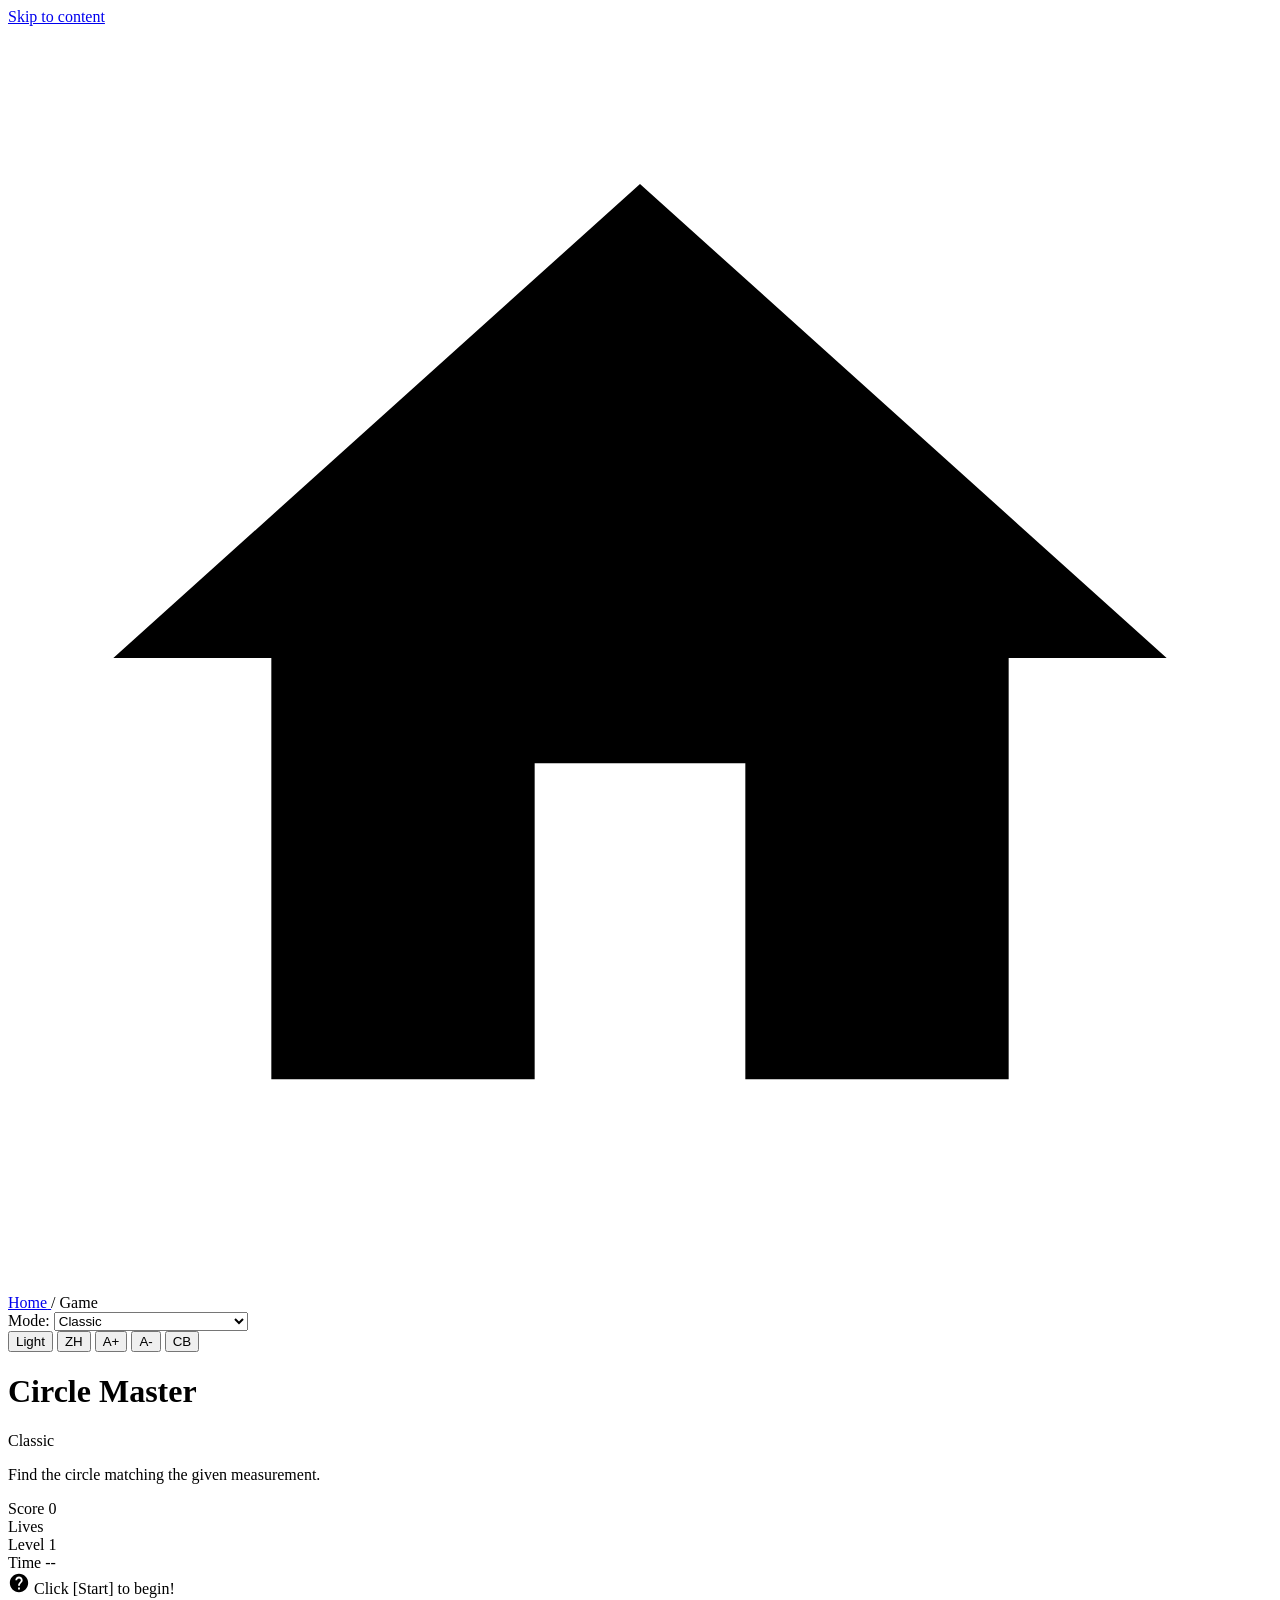
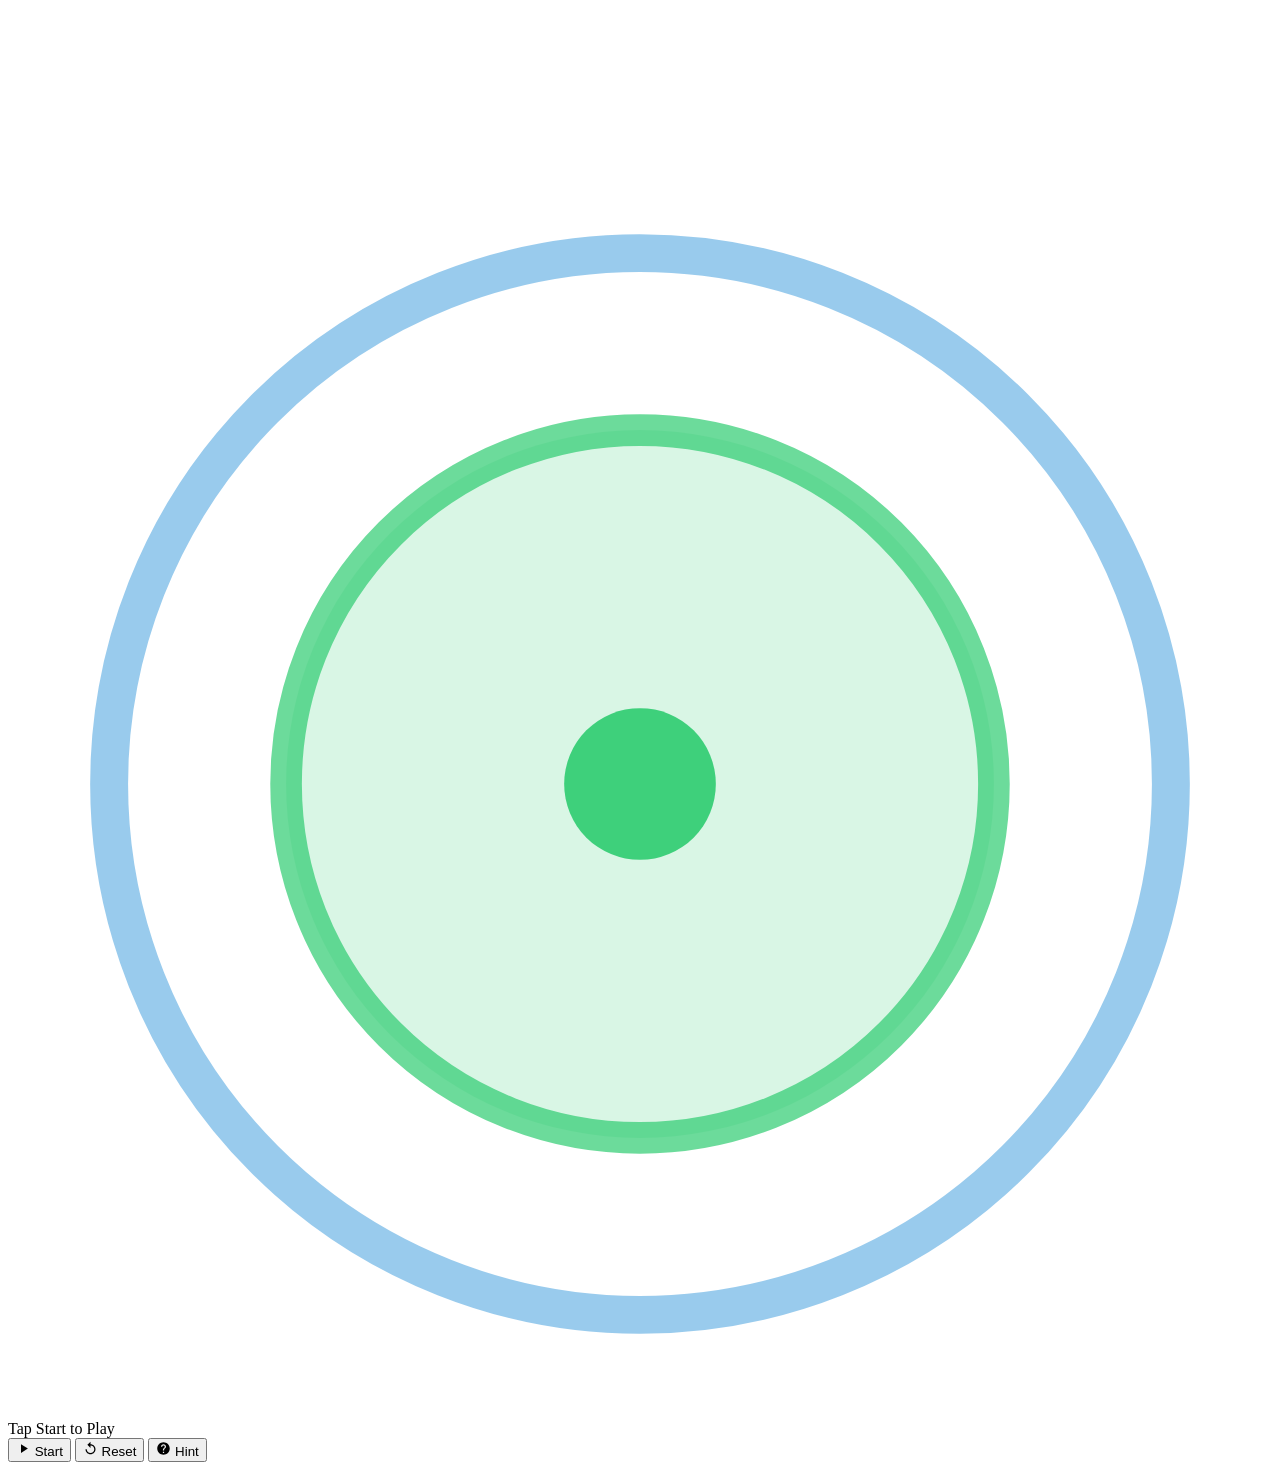
==== commit e9644188: "Merge pull request #36 from qmul-jp/v.3 V3" ====
--- a/game-v3.html
+++ b/game-v3.html
@@ -1,246 +1,222 @@
 <!DOCTYPE html>
 <html lang="en" data-theme="dark" data-colorblind="false">
-
 <head>
-    <meta charset="UTF-8">
-    <meta name="viewport" content="width=device-width, initial-scale=1.0, viewport-fit=cover" />
-    <title>Circle Master</title>
-    <link rel="stylesheet" href="css/common.css">
-    <link rel="stylesheet" href="css/game.css">
-    <link rel="stylesheet" href="game-v3.css" />
+<meta charset="UTF-8" />
+<meta name="viewport" content="width=device-width, initial-scale=1.0, viewport-fit=cover" />
+<title>Circle Master</title>
+<link rel="stylesheet" href="IGame.css" />
 </head>
-
 <body>
-    <!-- 统一顶部导航栏 -->
-    <nav class="navbar">
-        <div class="logo">
-            <i class="fas fa-circle"></i>
-            Circle Geometry Hub
-        </div>
-        <div class="main-nav">
-            <ul>
-                <li><a href="homepage.html" class="nav-link">Home</a></li>
-                <li><a href="game.html" class="nav-link active">Game</a></li>
-                <li><a href="quiz.html" class="nav-link">Quiz</a></li>
-                <li><a href="#contact" class="nav-link">Contact</a></li>
-            </ul>
-        </div>
+
+<a class="skip-link" href="#main-content">Skip to content</a>
+
+<!-- ── HEADER ──────────────────────────────────────────────────── -->
+<header class="site-header" role="banner">
+    <nav class="breadcrumb" aria-label="Breadcrumb">
+        <a href="#" aria-label="Home">
+            <svg class="icon-home" viewBox="0 0 24 24" aria-hidden="true">
+                <path d="M10 20v-6h4v6h5v-8h3L12 3 2 12h3v8z"/>
+            </svg>
+            <span id="nav-home-text">Home</span>
+        </a>
+        <span class="sep" aria-hidden="true">/</span>
+        <span id="nav-game" aria-current="page">Game</span>
     </nav>
-
-    <a class="skip-link" href="#main-content">Skip to content</a>
-
-    <!-- ── HEADER ──────────────────────────────────────────────────── -->
-    <header class="site-header" role="banner">
-        <nav class="breadcrumb" aria-label="Breadcrumb">
-            <a href="homepage.html" aria-label="Home">
-                <svg class="icon-home" viewBox="0 0 24 24" aria-hidden="true">
-                    <path d="M10 20v-6h4v6h5v-8h3L12 3 2 12h3v8z" />
-                </svg>
-                <span id="nav-home-text">Home</span>
-            </a>
-            <span class="sep" aria-hidden="true">/</span>
-            <span id="nav-game" aria-current="page">Game</span>
-        </nav>
-        <div class="a11y-toolbar" role="toolbar" aria-label="Accessibility Tools">
-            <!-- Game Mode Selector -->
-            <div class="mode-selector-wrap">
-                <label id="mode-label-text" class="mode-label" for="mode-select">Mode:</label>
-                <select id="mode-select" class="mode-select" aria-labelledby="mode-label-text"
+    <div class="a11y-toolbar" role="toolbar" aria-label="Accessibility Tools">
+        <!-- Game Mode Selector -->
+        <div class="mode-selector-wrap">
+            <label id="mode-label-text" class="mode-label" for="mode-select">Mode:</label>
+            <select id="mode-select" class="mode-select" aria-labelledby="mode-label-text"
                     onchange="handleModeChange(this.value)">
-                    <optgroup id="optgroup-classic" label="Classic">
-                        <option id="opt-classic" value="classic">Classic</option>
-                    </optgroup>
-                    <optgroup id="optgroup-theorems" label="Circle Theorems">
-                        <option id="opt-angle_centre" value="angle_centre">Angle at Centre</option>
-                        <option id="opt-angle_semicircle" value="angle_semicircle">Angles in Semicircle</option>
-                        <option id="opt-cyclic_quad" value="cyclic_quad">Cyclic Quadrilateral</option>
-                        <option id="opt-same_arc" value="same_arc">Same Segment</option>
-                        <option id="opt-alternate_seg" value="alternate_seg">Alternate Segment</option>
-                        <option id="opt-tangent_radius" value="tangent_radius">Tangent-Radius (90)</option>
-                        <option id="opt-tangent_equal" value="tangent_equal">Tangents from Same Point</option>
-                        <option id="opt-arrow_theorem" value="arrow_theorem">Arrow Head Theorem</option>
-                    </optgroup>
-                </select>
-            </div>
-
-            <div class="toolbar-divider" aria-hidden="true"></div>
-
-            <button id="btn-theme" class="btn btn--theme" type="button" onclick="toggleTheme()"
-                aria-label="Toggle theme">
-                <span id="btn-theme-text">Light</span>
-            </button>
-            <button id="btn-lang" class="btn btn--lang" type="button" onclick="toggleLang()"
-                aria-label="Switch language">
-                <span id="btn-lang-text">ZH</span>
-            </button>
-            <button id="btn-font-up" class="btn btn--font" type="button" onclick="changeFontSize(1)"
-                aria-label="Increase font size">A+</button>
-            <button id="btn-font-dn" class="btn btn--font" type="button" onclick="changeFontSize(-1)"
-                aria-label="Decrease font size">A-</button>
-            <button id="btn-cb" class="btn btn--a11y" type="button" onclick="toggleColorBlind()" aria-pressed="false"
+                <optgroup id="optgroup-classic" label="Classic">
+                    <option id="opt-classic" value="classic">Classic</option>
+                </optgroup>
+                <optgroup id="optgroup-theorems" label="Circle Theorems">
+                    <option id="opt-angle_centre"     value="angle_centre">Angle at Centre</option>
+                    <option id="opt-angle_semicircle" value="angle_semicircle">Angles in Semicircle</option>
+                    <option id="opt-cyclic_quad"      value="cyclic_quad">Cyclic Quadrilateral</option>
+                    <option id="opt-same_arc"         value="same_arc">Same Segment</option>
+                    <option id="opt-alternate_seg"    value="alternate_seg">Alternate Segment</option>
+                    <option id="opt-tangent_radius"   value="tangent_radius">Tangent-Radius (90)</option>
+                    <option id="opt-tangent_equal"    value="tangent_equal">Tangents from Same Point</option>
+                    <option id="opt-arrow_theorem"    value="arrow_theorem">Arrow Head Theorem</option>
+                </optgroup>
+            </select>
+        </div>
+
+        <div class="toolbar-divider" aria-hidden="true"></div>
+
+        <button id="btn-theme" class="btn btn--theme" type="button"
+                onclick="toggleTheme()" aria-label="Toggle theme">
+            <span id="btn-theme-text">Light</span>
+        </button>
+        <button id="btn-lang" class="btn btn--lang" type="button"
+                onclick="toggleLang()" aria-label="Switch language">
+            <span id="btn-lang-text">ZH</span>
+        </button>
+        <button id="btn-font-up" class="btn btn--font" type="button"
+                onclick="changeFontSize(1)" aria-label="Increase font size">A+</button>
+        <button id="btn-font-dn" class="btn btn--font" type="button"
+                onclick="changeFontSize(-1)" aria-label="Decrease font size">A-</button>
+        <button id="btn-cb" class="btn btn--a11y" type="button"
+                onclick="toggleColorBlind()" aria-pressed="false"
                 aria-label="Toggle color blind mode">CB</button>
-        </div>
-    </header>
-
-    <!-- ── MAIN CONTENT ────────────────────────────────────────────── -->
-    <main id="main-content">
-        <div class="game-container">
-
-            <!-- Title + Mode Badge -->
-            <div class="game-header-block">
-                <div class="game-title-row">
-                    <h1 id="game-title" class="game-title">Circle Master</h1>
-                    <span id="mode-badge" class="mode-badge mode-badge--classic">Classic</span>
-                </div>
-                <p id="desc" class="game-desc">Find the circle matching the given measurement.</p>
-                <!-- Theorem description bar (hidden in Classic mode) -->
-                <div id="theorem-desc-bar" class="theorem-desc-bar" hidden>
-                    <span id="theorem-desc-text"></span>
-                </div>
-            </div>
-
-            <!-- HUD -->
-            <div class="hud" role="status" aria-live="polite" aria-atomic="false">
-                <div class="hud__item">
-                    <span id="txt-score" class="hud__label">Score</span>
-                    <span id="score" class="hud__value">0</span>
-                </div>
-                <div class="hud__item">
-                    <span id="txt-lives" class="hud__label">Lives</span>
-                    <span id="hearts-display" class="hearts-display hud__value" aria-label="3 lives remaining"></span>
-                </div>
-                <div class="hud__item">
-                    <span id="txt-level" class="hud__label">Level</span>
-                    <span id="level" class="hud__value">1</span>
-                </div>
-                <div class="hud__item">
-                    <span id="txt-timer" class="hud__label">Time</span>
-                    <span id="timer" class="hud__value hud__value--timer">--</span>
-                </div>
-            </div>
-
-            <!-- Combo -->
-            <div id="combo-text" class="combo-bar" aria-live="polite" aria-atomic="true"></div>
-
-            <!-- Question Box -->
-            <div id="question-box" class="question-box" role="status" aria-live="polite">
-                <span class="question-icon" aria-hidden="true">
-                    <svg width="22" height="22" viewBox="0 0 24 24" fill="currentColor">
-                        <path
-                            d="M12 2C6.48 2 2 6.48 2 12s4.48 10 10 10 10-4.48 10-10S17.52 2 12 2zm1 17h-2v-2h2v2zm2.07-7.75l-.9.92C13.45 12.9 13 13.5 13 15h-2v-.5c0-1.1.45-2.1 1.17-2.83l1.24-1.26c.37-.36.59-.86.59-1.41 0-1.1-.9-2-2-2s-2 .9-2 2H8c0-2.21 1.79-4 4-4s4 1.79 4 4c0 .88-.36 1.68-.93 2.25z" />
-                    </svg>
-                </span>
-                <span id="question-text">Click [Start] to begin!</span>
-            </div>
-
-            <!-- Canvas Wrapper — the game area -->
-            <div id="canvas-wrapper" class="canvas-wrapper">
-                <canvas id="gameCanvas" role="application" aria-label="Game canvas — click the correct circle"></canvas>
-
-                <!-- Idle overlay (pointer-events:none, will never block canvas) -->
-                <div id="canvas-idle" class="canvas-idle-overlay">
-                    <svg class="idle-circle-svg" viewBox="0 0 100 100">
-                        <circle cx="50" cy="50" r="42" fill="none" stroke="rgba(52,152,219,.5)" stroke-width="3" />
-                        <circle cx="50" cy="50" r="28" fill="rgba(46,204,113,.18)" stroke="rgba(46,204,113,.7)"
-                            stroke-width="2.5" />
-                        <circle cx="50" cy="50" r="6" fill="rgba(46,204,113,.9)" />
-                    </svg>
-                    <span id="idle-text" class="canvas-idle-text">Tap Start to Play</span>
-                </div>
-
-                <!-- Floating score popups -->
-                <div id="float-popup" class="float-popup" aria-hidden="true"></div>
-            </div>
-
-            <!-- Controls -->
-            <div class="controls-bar">
-                <button id="btn-start" class="btn btn--start" type="button" onclick="startGame()">
-                    <svg width="15" height="15" viewBox="0 0 24 24" fill="currentColor" aria-hidden="true">
-                        <path d="M8 5v14l11-7z" />
-                    </svg>
-                    <span id="btn-start-text">Start</span>
+    </div>
+</header>
+
+<!-- ── MAIN CONTENT ────────────────────────────────────────────── -->
+<main id="main-content">
+    <div class="game-container">
+
+        <!-- Title + Mode Badge -->
+        <div class="game-header-block">
+            <div class="game-title-row">
+                <h1 id="game-title" class="game-title">Circle Master</h1>
+                <span id="mode-badge" class="mode-badge mode-badge--classic">Classic</span>
+            </div>
+            <p id="desc" class="game-desc">Find the circle matching the given measurement.</p>
+            <!-- Theorem description bar (hidden in Classic mode) -->
+            <div id="theorem-desc-bar" class="theorem-desc-bar" hidden>
+                <span id="theorem-desc-text"></span>
+            </div>
+        </div>
+
+        <!-- HUD -->
+        <div class="hud" role="status" aria-live="polite" aria-atomic="false">
+            <div class="hud__item">
+                <span id="txt-score" class="hud__label">Score</span>
+                <span id="score" class="hud__value">0</span>
+            </div>
+            <div class="hud__item">
+                <span id="txt-lives" class="hud__label">Lives</span>
+                <span id="hearts-display" class="hearts-display hud__value" aria-label="3 lives remaining"></span>
+            </div>
+            <div class="hud__item">
+                <span id="txt-level" class="hud__label">Level</span>
+                <span id="level" class="hud__value">1</span>
+            </div>
+            <div class="hud__item">
+                <span id="txt-timer" class="hud__label">Time</span>
+                <span id="timer" class="hud__value hud__value--timer">--</span>
+            </div>
+        </div>
+
+        <!-- Combo -->
+        <div id="combo-text" class="combo-bar" aria-live="polite" aria-atomic="true"></div>
+
+        <!-- Question Box -->
+        <div id="question-box" class="question-box" role="status" aria-live="polite">
+            <span class="question-icon" aria-hidden="true">
+                <svg width="22" height="22" viewBox="0 0 24 24" fill="currentColor">
+                    <path d="M12 2C6.48 2 2 6.48 2 12s4.48 10 10 10 10-4.48 10-10S17.52 2 12 2zm1 17h-2v-2h2v2zm2.07-7.75l-.9.92C13.45 12.9 13 13.5 13 15h-2v-.5c0-1.1.45-2.1 1.17-2.83l1.24-1.26c.37-.36.59-.86.59-1.41 0-1.1-.9-2-2-2s-2 .9-2 2H8c0-2.21 1.79-4 4-4s4 1.79 4 4c0 .88-.36 1.68-.93 2.25z"/>
+                </svg>
+            </span>
+            <span id="question-text">Click [Start] to begin!</span>
+        </div>
+
+        <!-- Canvas Wrapper — the game area -->
+        <div id="canvas-wrapper" class="canvas-wrapper">
+            <canvas id="gameCanvas" role="application"
+                    aria-label="Game canvas — click the correct circle"></canvas>
+
+            <!-- Idle overlay (pointer-events:none, will never block canvas) -->
+            <div id="canvas-idle" class="canvas-idle-overlay">
+                <svg class="idle-circle-svg" viewBox="0 0 100 100">
+                    <circle cx="50" cy="50" r="42" fill="none" stroke="rgba(52,152,219,.5)" stroke-width="3"/>
+                    <circle cx="50" cy="50" r="28" fill="rgba(46,204,113,.18)" stroke="rgba(46,204,113,.7)" stroke-width="2.5"/>
+                    <circle cx="50" cy="50" r="6" fill="rgba(46,204,113,.9)"/>
+                </svg>
+                <span id="idle-text" class="canvas-idle-text">Tap Start to Play</span>
+            </div>
+
+            <!-- Floating score popups -->
+            <div id="float-popup" class="float-popup" aria-hidden="true"></div>
+        </div>
+
+        <!-- Controls -->
+        <div class="controls-bar">
+            <button id="btn-start" class="btn btn--start" type="button" onclick="startGame()">
+                <svg width="15" height="15" viewBox="0 0 24 24" fill="currentColor" aria-hidden="true">
+                    <path d="M8 5v14l11-7z"/>
+                </svg>
+                <span id="btn-start-text">Start</span>
+            </button>
+            <button id="btn-reset" class="btn btn--reset" type="button" onclick="showReset()">
+                <svg width="15" height="15" viewBox="0 0 24 24" fill="currentColor" aria-hidden="true">
+                    <path d="M12 5V1L7 6l5 5V7c3.31 0 6 2.69 6 6s-2.69 6-6 6-6-2.69-6-6H4c0 4.42 3.58 8 8 8s8-3.58 8-8-3.58-8-8-8z"/>
+                </svg>
+                <span id="btn-reset-text">Reset</span>
+            </button>
+            <button id="btn-hint" class="btn btn--hint" type="button" onclick="showHint()">
+                <svg width="15" height="15" viewBox="0 0 24 24" fill="currentColor" aria-hidden="true">
+                    <path d="M12 2C6.48 2 2 6.48 2 12s4.48 10 10 10 10-4.48 10-10S17.52 2 12 2zm1 17h-2v-2h2v2zm2.07-7.75l-.9.92C13.45 12.9 13 13.5 13 15h-2v-.5c0-1.1.45-2.1 1.17-2.83l1.24-1.26c.37-.36.59-.86.59-1.41 0-1.1-.9-2-2-2s-2 .9-2 2H8c0-2.21 1.79-4 4-4s4 1.79 4 4c0 .88-.36 1.68-.93 2.25z"/>
+                </svg>
+                <span id="btn-hint-text">Hint</span>
+            </button>
+        </div>
+
+        <!-- Game Over Banner -->
+        <section id="game-over" class="game-over-banner" hidden aria-live="assertive">
+            <div class="game-over-inner">
+                <svg class="gameover-icon" viewBox="0 0 52 52" aria-hidden="true">
+                    <circle cx="26" cy="26" r="25" fill="none" stroke="#e74c3c" stroke-width="2.5"/>
+                    <path d="M16 16l20 20M36 16L16 36" stroke="#e74c3c" stroke-width="3" stroke-linecap="round"/>
+                </svg>
+                <h2 id="gameover-title-text" class="gameover-title">Game Over!</h2>
+                <p class="gameover-score">
+                    <span id="gameover-score-label">Final Score</span>:
+                    <strong id="gameover-score-value">0</strong>
+                </p>
+                <p class="gameover-level">
+                    <span id="gameover-level-label">Level Reached</span>:
+                    <strong id="gameover-level-value">1</strong>
+                </p>
+                <p class="gameover-mode">
+                    <span id="gameover-mode-label">Mode</span>:
+                    <strong id="gameover-mode-value">Classic</strong>
+                </p>
+                <button id="btn-restart" class="btn btn--start gameover-restart" type="button" onclick="startGame()">
+                    <span id="btn-restart-text">Play Again</span>
                 </button>
-                <button id="btn-reset" class="btn btn--reset" type="button" onclick="showReset()">
-                    <svg width="15" height="15" viewBox="0 0 24 24" fill="currentColor" aria-hidden="true">
-                        <path
-                            d="M12 5V1L7 6l5 5V7c3.31 0 6 2.69 6 6s-2.69 6-6 6-6-2.69-6-6H4c0 4.42 3.58 8 8 8s8-3.58 8-8-3.58-8-8-8z" />
-                    </svg>
-                    <span id="btn-reset-text">Reset</span>
-                </button>
-                <button id="btn-hint" class="btn btn--hint" type="button" onclick="showHint()">
-                    <svg width="15" height="15" viewBox="0 0 24 24" fill="currentColor" aria-hidden="true">
-                        <path
-                            d="M12 2C6.48 2 2 6.48 2 12s4.48 10 10 10 10-4.48 10-10S17.52 2 12 2zm1 17h-2v-2h2v2zm2.07-7.75l-.9.92C13.45 12.9 13 13.5 13 15h-2v-.5c0-1.1.45-2.1 1.17-2.83l1.24-1.26c.37-.36.59-.86.59-1.41 0-1.1-.9-2-2-2s-2 .9-2 2H8c0-2.21 1.79-4 4-4s4 1.79 4 4c0 .88-.36 1.68-.93 2.25z" />
-                    </svg>
-                    <span id="btn-hint-text">Hint</span>
-                </button>
-            </div>
-
-            <!-- Game Over Banner -->
-            <section id="game-over" class="game-over-banner" hidden aria-live="assertive">
-                <div class="game-over-inner">
-                    <svg class="gameover-icon" viewBox="0 0 52 52" aria-hidden="true">
-                        <circle cx="26" cy="26" r="25" fill="none" stroke="#e74c3c" stroke-width="2.5" />
-                        <path d="M16 16l20 20M36 16L16 36" stroke="#e74c3c" stroke-width="3" stroke-linecap="round" />
-                    </svg>
-                    <h2 id="gameover-title-text" class="gameover-title">Game Over!</h2>
-                    <p class="gameover-score">
-                        <span id="gameover-score-label">Final Score</span>:
-                        <strong id="gameover-score-value">0</strong>
-                    </p>
-                    <p class="gameover-level">
-                        <span id="gameover-level-label">Level Reached</span>:
-                        <strong id="gameover-level-value">1</strong>
-                    </p>
-                    <p class="gameover-mode">
-                        <span id="gameover-mode-label">Mode</span>:
-                        <strong id="gameover-mode-value">Classic</strong>
-                    </p>
-                    <button id="btn-restart" class="btn btn--start gameover-restart" type="button"
-                        onclick="startGame()">
-                        <span id="btn-restart-text">Play Again</span>
-                    </button>
-                </div>
-            </section>
-
-        </div><!-- /.game-container -->
-    </main>
-
-    <!-- ── HINT MODAL ───────────────────────────────────────────────── -->
-    <div id="hint-modal" class="modal-overlay" role="dialog" aria-modal="true" aria-labelledby="hint-title" hidden>
-        <div class="modal-box">
-            <div class="modal-header">
-                <h2 id="hint-title" class="modal-title">Formulas</h2>
-                <button id="btn-hint-close" class="btn btn--close" type="button" onclick="hideHint()"
-                    aria-label="Close hint">
-                    <span id="hint-close-text">Got it</span>
-                </button>
-            </div>
-            <div id="hint-body" class="modal-body"></div>
-        </div>
+            </div>
+        </section>
+
+    </div><!-- /.game-container -->
+</main>
+
+<!-- ── HINT MODAL ───────────────────────────────────────────────── -->
+<div id="hint-modal" class="modal-overlay" role="dialog" aria-modal="true"
+     aria-labelledby="hint-title" hidden>
+    <div class="modal-box">
+        <div class="modal-header">
+            <h2 id="hint-title" class="modal-title">Formulas</h2>
+            <button id="btn-hint-close" class="btn btn--close" type="button"
+                    onclick="hideHint()" aria-label="Close hint">
+                <span id="hint-close-text">Got it</span>
+            </button>
+        </div>
+        <div id="hint-body" class="modal-body"></div>
     </div>
-
-    <!-- ── RESET CONFIRM MODAL ─────────────────────────────────────── -->
-    <div id="reset-modal" class="modal-overlay" role="dialog" aria-modal="true" aria-labelledby="reset-title" hidden>
-        <div class="modal-box modal-box--sm">
-            <div class="modal-header">
-                <h2 id="reset-title" class="modal-title">Reset Game?</h2>
-            </div>
-            <div class="modal-body">
-                <p id="reset-confirm-text" style="font-size:.9rem;color:var(--clr-text-muted);">
-                    Your current progress will be lost.
-                </p>
-            </div>
-            <div class="modal-actions">
-                <button id="btn-cancel-reset" class="btn btn--close" type="button" onclick="hideReset()">Cancel</button>
-                <button id="btn-confirm-reset" class="btn btn--reset" type="button"
-                    onclick="resetGame()">Confirm</button>
-            </div>
+</div>
+
+<!-- ── RESET CONFIRM MODAL ─────────────────────────────────────── -->
+<div id="reset-modal" class="modal-overlay" role="dialog" aria-modal="true"
+     aria-labelledby="reset-title" hidden>
+    <div class="modal-box modal-box--sm">
+        <div class="modal-header">
+            <h2 id="reset-title" class="modal-title">Reset Game?</h2>
+        </div>
+        <div class="modal-body">
+            <p id="reset-confirm-text" style="font-size:.9rem;color:var(--clr-text-muted);">
+                Your current progress will be lost.
+            </p>
+        </div>
+        <div class="modal-actions">
+            <button id="btn-cancel-reset" class="btn btn--close" type="button" onclick="hideReset()">Cancel</button>
+            <button id="btn-confirm-reset" class="btn btn--reset" type="button" onclick="resetGame()">Confirm</button>
         </div>
     </div>
-
-    <script src="game-v3.js"></script>
-    <script src="js/game.js"></script>
+</div>
+<script src="IGame.js"></script>
 </body>
-
 </html>
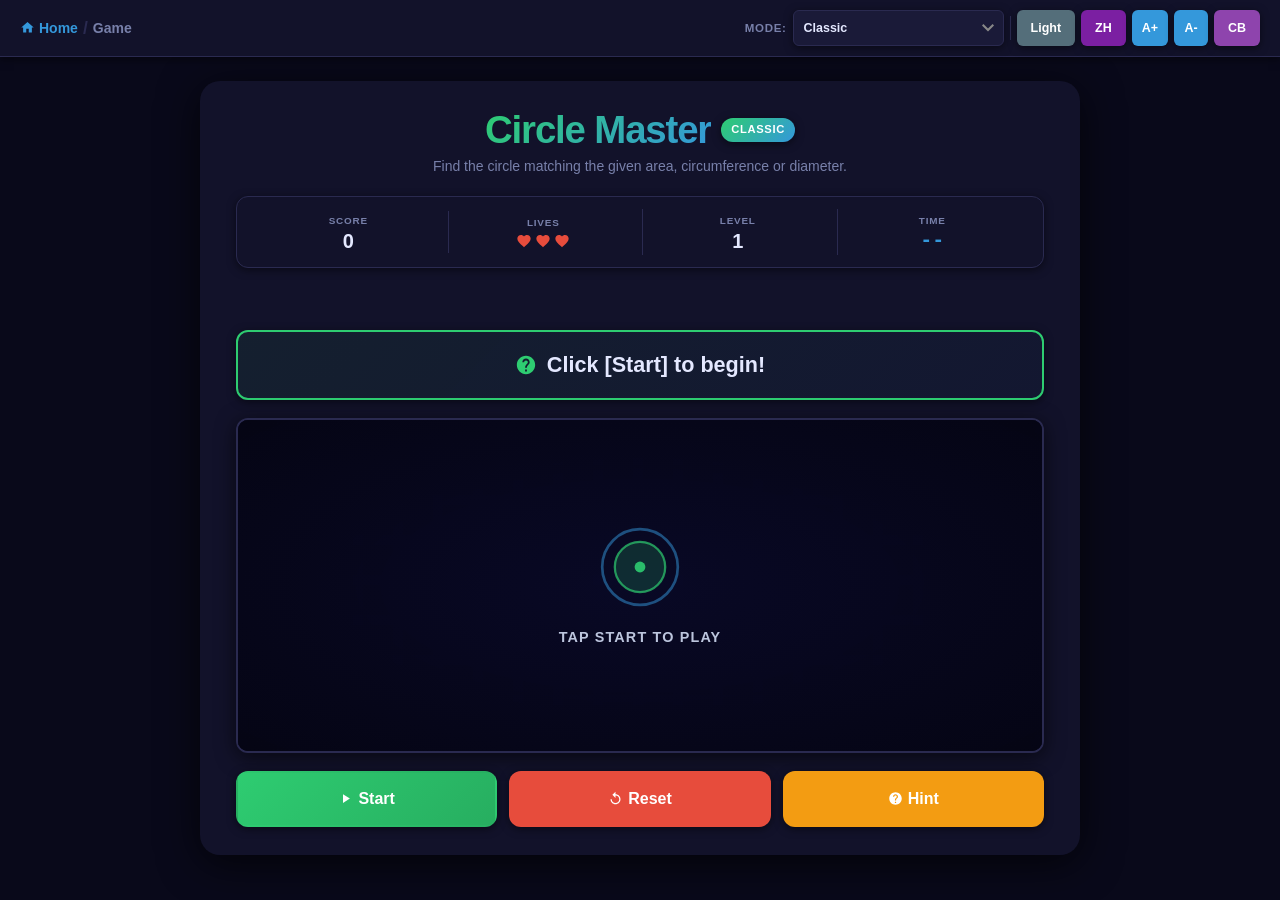
==== commit 51f75da4: "Update game-v3.html" ====
--- a/game-v3.html
+++ b/game-v3.html
@@ -4,7 +4,7 @@
 <meta charset="UTF-8" />
 <meta name="viewport" content="width=device-width, initial-scale=1.0, viewport-fit=cover" />
 <title>Circle Master</title>
-<link rel="stylesheet" href="IGame.css" />
+<link rel="stylesheet" href="game-v3.css" />
 </head>
 <body>
 
@@ -217,6 +217,6 @@
         </div>
     </div>
 </div>
-<script src="IGame.js"></script>
+<script src="game-v3.js"></script>
 </body>
 </html>
--- a/game-v3.css
+++ b/game-v3.css
@@ -0,0 +1,372 @@
+/* ================================================================
+   DESIGN TOKENS
+   ================================================================ */
+:root {
+    --clr-bg:           #f0f4ff;
+    --clr-surface:      #ffffff;
+    --clr-surface-2:    #e8edf8;
+    --clr-text:         #1a1a2e;
+    --clr-text-muted:   #556080;
+    --clr-primary:      #2ecc71;
+    --clr-primary-dark: #27ae60;
+    --clr-danger:       #e74c3c;
+    --clr-accent:       #3498db;
+    --clr-accent-dark:  #2980b9;
+    --clr-hint:         #f39c12;
+    --clr-border:       #d0d8f0;
+    --clr-canvas-bg:    #080818;
+    --clr-a11y:         #8e44ad;
+    --clr-combo:        #f1c40f;
+    --clr-mode-badge:   #3498db;
+    --clr-thm-bar:      rgba(52,152,219,0.10);
+    --clr-thm-text:     #2471a3;
+    --shadow-sm:  0 2px 8px  rgba(30,40,120,.08);
+    --shadow-md:  0 4px 20px rgba(30,40,120,.13);
+    --shadow-lg:  0 8px 40px rgba(30,40,120,.18);
+    --shadow-glow:0 0 20px rgba(46,204,113,0.4);
+    --font-ui:   'Segoe UI','Helvetica Neue',Arial,sans-serif;
+    --font-mono: 'Courier New',Courier,monospace;
+    --font-size: 16px;
+    --radius-sm: 6px; --radius-md: 12px; --radius-lg: 20px;
+    --gap: 14px;
+    --safe-top:    env(safe-area-inset-top,    0px);
+    --safe-bottom: env(safe-area-inset-bottom, 0px);
+    --safe-left:   env(safe-area-inset-left,   0px);
+    --safe-right:  env(safe-area-inset-right,  0px);
+    --transition:  .25s ease;
+}
+[data-theme="dark"] {
+    --clr-bg:         #09091a;
+    --clr-surface:    #12122a;
+    --clr-surface-2:  #1a1a38;
+    --clr-text:       #e4e8ff;
+    --clr-text-muted: #7880aa;
+    --clr-border:     #2a2a50;
+    --clr-thm-bar:    rgba(52,152,219,0.12);
+    --clr-thm-text:   #5dade2;
+    --shadow-sm:  0 2px 8px  rgba(0,0,0,.5);
+    --shadow-md:  0 4px 20px rgba(0,0,0,.6);
+    --shadow-lg:  0 8px 40px rgba(0,0,0,.7);
+}
+[data-colorblind="true"] {
+    --clr-primary:    #0077bb;
+    --clr-danger:     #cc3311;
+    --clr-accent:     #009988;
+    --clr-hint:       #ee7733;
+    --clr-combo:      #ee3377;
+    --clr-mode-badge: #009988;
+}
+
+/* ================================================================
+   RESET & BASE
+   ================================================================ */
+*,*::before,*::after{box-sizing:border-box;margin:0;padding:0;-webkit-tap-highlight-color:transparent;}
+html{font-size:var(--font-size);scroll-behavior:smooth;-webkit-text-size-adjust:100%;text-size-adjust:100%;}
+body{
+    font-family:var(--font-ui);
+    background-color:var(--clr-bg);
+    color:var(--clr-text);
+    line-height:1.6;
+    min-height:100vh;
+    padding-top:var(--safe-top);
+    padding-left:var(--safe-left);
+    padding-right:var(--safe-right);
+    transition:background-color var(--transition),color var(--transition);
+    overflow-x:hidden;
+}
+.skip-link{position:absolute;top:-100%;left:0;background:var(--clr-accent);color:#fff;padding:8px 16px;z-index:9999;font-weight:700;text-decoration:none;}
+.skip-link:focus{top:0;}
+
+/* ================================================================
+   HEADER
+   ================================================================ */
+.site-header{
+    position:sticky;top:0;z-index:200;
+    background-color:var(--clr-surface);
+    box-shadow:var(--shadow-sm);
+    border-bottom:1px solid var(--clr-border);
+    display:flex;flex-direction:column;gap:8px;padding:10px 14px;
+    transition:background-color var(--transition);
+}
+.breadcrumb{display:flex;align-items:center;gap:5px;font-size:.875rem;font-weight:600;color:var(--clr-text-muted);}
+.breadcrumb a{color:var(--clr-accent);text-decoration:none;display:inline-flex;align-items:center;gap:4px;transition:color var(--transition);}
+.breadcrumb a:hover{color:var(--clr-accent-dark);text-decoration:underline;}
+.breadcrumb a:focus-visible{outline:3px solid var(--clr-accent);outline-offset:2px;border-radius:3px;}
+.icon-home{width:15px;height:15px;fill:currentColor;}
+.sep{color:var(--clr-border);font-size:1.1rem;user-select:none;}
+.a11y-toolbar{display:flex;align-items:center;gap:6px;flex-wrap:wrap;}
+.mode-selector-wrap{display:flex;align-items:center;gap:6px;flex-shrink:0;}
+.mode-label{font-size:.72rem;font-weight:700;color:var(--clr-text-muted);text-transform:uppercase;letter-spacing:.06em;white-space:nowrap;}
+.mode-select{
+    appearance:none;-webkit-appearance:none;
+    background-color:var(--clr-surface-2);color:var(--clr-text);
+    border:1.5px solid var(--clr-border);border-radius:var(--radius-sm);
+    padding:6px 28px 6px 10px;font-family:var(--font-ui);font-size:.78rem;font-weight:700;
+    cursor:pointer;min-height:36px;max-width:210px;
+    transition:border-color var(--transition),background-color var(--transition),box-shadow .2s;
+    background-image:url("data:image/svg+xml,%3Csvg xmlns='http://www.w3.org/2000/svg' width='12' height='8' viewBox='0 0 12 8'%3E%3Cpath fill='%23888' d='M1.41 0L6 4.58 10.59 0 12 1.41l-6 6-6-6z'/%3E%3C/svg%3E");
+    background-repeat:no-repeat;background-position:right 9px center;
+    box-shadow:var(--shadow-sm);
+}
+.mode-select:focus{outline:3px solid var(--clr-accent);outline-offset:2px;border-color:var(--clr-accent);}
+.mode-select:hover{border-color:var(--clr-accent);background-color:var(--clr-surface);}
+.mode-select optgroup{font-weight:800;font-size:.75rem;background-color:var(--clr-surface);}
+.mode-select option{font-weight:600;font-size:.8rem;background-color:var(--clr-surface);color:var(--clr-text);}
+.toolbar-divider{width:1px;height:24px;background-color:var(--clr-border);flex-shrink:0;display:none;}
+
+/* ================================================================
+   BUTTONS
+   ================================================================ */
+.btn{
+    display:inline-flex;align-items:center;justify-content:center;
+    gap:5px;min-height:36px;padding:6px 12px;
+    border:2px solid transparent;border-radius:var(--radius-sm);
+    cursor:pointer;font-family:var(--font-ui);font-size:.78rem;font-weight:700;
+    color:#fff;white-space:nowrap;text-decoration:none;
+    transition:transform .12s,box-shadow .2s,opacity .2s,background-color var(--transition);
+    box-shadow:var(--shadow-sm);user-select:none;-webkit-user-select:none;
+    position:relative;overflow:hidden;
+}
+.btn::after{content:'';position:absolute;inset:0;background:rgba(255,255,255,.18);transform:scale(0);border-radius:inherit;transition:transform .3s ease;}
+.btn:active::after{transform:scale(1);transition:none;}
+.btn:active{transform:scale(.95);}
+.btn:disabled{opacity:.5;cursor:not-allowed;pointer-events:none;}
+@media(hover:hover){.btn:hover{transform:translateY(-2px);box-shadow:var(--shadow-md);}}
+.btn:focus-visible{outline:3px solid var(--clr-accent);outline-offset:3px;}
+.btn--theme{background-color:#546e7a;}
+.btn--lang{background-color:#7b1fa2;}
+.btn--font{background-color:var(--clr-accent);min-width:34px;padding:6px 8px;}
+.btn--a11y{background-color:var(--clr-a11y);}
+.btn--a11y[aria-pressed="true"]{background-color:#4a148c;border-color:rgba(255,255,255,.5);}
+.btn--start{background:linear-gradient(135deg,var(--clr-primary),var(--clr-primary-dark));}
+.btn--start:hover{box-shadow:var(--shadow-glow);}
+.btn--reset{background-color:var(--clr-danger);}
+.btn--hint{background-color:var(--clr-hint);}
+.btn--close{background:transparent;color:var(--clr-text-muted);border:1px solid var(--clr-border);min-height:30px;padding:4px 8px;}
+.btn--close:hover{background-color:var(--clr-surface-2);}
+
+/* ================================================================
+   GAME CONTAINER
+   ================================================================ */
+.game-container{
+    max-width:880px;margin:0 auto;
+    padding:14px 12px calc(16px + var(--safe-bottom)) 12px;
+    display:flex;flex-direction:column;gap:var(--gap);
+}
+.game-header-block{text-align:center;}
+.game-title-row{display:inline-flex;align-items:center;gap:10px;flex-wrap:wrap;justify-content:center;}
+.game-title{
+    font-size:1.7rem;font-weight:900;letter-spacing:-.03em;line-height:1.1;
+    background:linear-gradient(135deg,var(--clr-primary),var(--clr-accent));
+    -webkit-background-clip:text;-webkit-text-fill-color:transparent;background-clip:text;
+}
+.mode-badge{
+    display:inline-flex;align-items:center;padding:3px 10px;border-radius:999px;
+    background-color:var(--clr-mode-badge);color:#fff;font-size:.7rem;font-weight:800;
+    letter-spacing:.06em;text-transform:uppercase;white-space:nowrap;box-shadow:var(--shadow-sm);
+    transition:background-color .4s ease;
+}
+.mode-badge--theorem{background:linear-gradient(135deg,#8e44ad,#3498db);}
+.mode-badge--classic{background:linear-gradient(135deg,var(--clr-primary),var(--clr-accent));}
+.game-desc{font-size:.875rem;color:var(--clr-text-muted);margin-top:4px;}
+.theorem-desc-bar{
+    display:flex;align-items:flex-start;gap:8px;margin-top:8px;
+    padding:9px 14px;background:var(--clr-thm-bar);
+    border:1px solid rgba(52,152,219,.2);border-radius:var(--radius-md);
+    color:var(--clr-thm-text);font-size:.82rem;font-weight:600;line-height:1.5;
+    transition:background var(--transition);
+}
+.theorem-desc-bar[hidden]{display:none;}
+
+/* ================================================================
+   HUD
+   ================================================================ */
+.hud{
+    display:grid;grid-template-columns:repeat(4,1fr);
+    align-items:center;background-color:var(--clr-surface);
+    border:1px solid var(--clr-border);border-radius:var(--radius-md);
+    padding:10px 8px;gap:4px;box-shadow:var(--shadow-sm);
+    transition:background-color var(--transition);
+}
+.hud__item{display:flex;flex-direction:column;align-items:center;gap:2px;min-width:0;padding:4px 2px;}
+.hud__item+.hud__item{border-left:1px solid var(--clr-border);}
+.hud__label{font-size:.62rem;font-weight:700;color:var(--clr-text-muted);text-transform:uppercase;letter-spacing:.08em;}
+.hud__value{font-size:1.1rem;font-weight:800;color:var(--clr-text);line-height:1;white-space:nowrap;overflow:hidden;text-overflow:ellipsis;max-width:100px;transition:color var(--transition);}
+.hud__value--timer{font-family:var(--font-mono);color:var(--clr-accent);}
+.hud__value--timer.timer--warning{color:var(--clr-danger);animation:timer-pulse .5s ease-in-out infinite alternate;}
+@keyframes timer-pulse{from{opacity:1;transform:scale(1);}to{opacity:.65;transform:scale(1.08);}}
+.hearts-display{display:inline-flex;gap:3px;align-items:center;}
+.heart-svg{width:16px;height:16px;flex-shrink:0;}
+.heart-svg--full{fill:#e74c3c;}
+.heart-svg--empty{fill:none;stroke:#e74c3c;stroke-width:2;opacity:.35;}
+
+/* ================================================================
+   COMBO + QUESTION BOX
+   ================================================================ */
+.combo-bar{min-height:26px;text-align:center;font-size:.85rem;font-weight:900;letter-spacing:.08em;color:var(--clr-combo);text-transform:uppercase;}
+.question-box{
+    display:flex;align-items:center;justify-content:center;
+    gap:10px;font-size:1rem;font-weight:600;text-align:center;
+    padding:14px 16px;border:2px solid var(--clr-primary);border-radius:var(--radius-md);
+    background:linear-gradient(135deg,rgba(46,204,113,.07),rgba(52,152,219,.04));
+    color:var(--clr-text);min-height:56px;line-height:1.4;
+    transition:background var(--transition),border-color var(--transition),transform .2s cubic-bezier(.34,1.56,.64,1);
+    box-shadow:var(--shadow-sm);
+}
+.question-box--theorem-mode{border-color:#8e44ad;background:linear-gradient(135deg,rgba(142,68,173,.08),rgba(52,152,219,.04));}
+.question-box--correct{border-color:var(--clr-primary)!important;background:linear-gradient(135deg,rgba(46,204,113,.2),rgba(46,204,113,.06))!important;transform:scale(1.01);}
+.question-box--error{border-color:var(--clr-danger)!important;background:linear-gradient(135deg,rgba(231,76,60,.16),rgba(231,76,60,.05))!important;animation:shake .32s ease;}
+@keyframes shake{0%,100%{transform:translateX(0);}20%{transform:translateX(-6px);}40%{transform:translateX(6px);}60%{transform:translateX(-4px);}80%{transform:translateX(4px);}}
+.question-icon{display:flex;align-items:center;color:var(--clr-primary);flex-shrink:0;}
+.question-box--theorem-mode .question-icon{color:#8e44ad;}
+
+/* ================================================================
+   CANVAS WRAPPER  — KEY: no pointer-events blocking
+   ================================================================ */
+.canvas-wrapper{
+    position:relative;width:100%;
+    border-radius:var(--radius-md);overflow:hidden;
+    border:2px solid var(--clr-border);box-shadow:var(--shadow-md);
+    background-color:var(--clr-canvas-bg);min-height:200px;
+    transition:border-color var(--transition);
+    /* Ensure wrapper does NOT block pointer events */
+    touch-action:none;
+}
+.canvas-wrapper:focus-within{border-color:var(--clr-accent);box-shadow:0 0 0 3px rgba(52,152,219,.18),var(--shadow-md);}
+
+#gameCanvas{
+    display:block;
+    width:100%;      /* visual width = 100% of wrapper */
+    height:auto;
+    background-color:var(--clr-canvas-bg);
+    cursor:crosshair;
+    touch-action:none;          /* CRITICAL: prevent scroll hijacking */
+    -webkit-user-select:none;
+    user-select:none;
+    /* Ensure canvas itself is always on top */
+    position:relative;
+    z-index:1;
+}
+
+/* Idle overlay sits ABOVE canvas with pointer-events:none so it never blocks clicks */
+.canvas-idle-overlay{
+    position:absolute;inset:0;z-index:2;
+    display:flex;flex-direction:column;align-items:center;justify-content:center;gap:14px;
+    background:radial-gradient(ellipse at center,rgba(10,10,40,.88) 0%,rgba(5,5,20,.97) 100%);
+    backdrop-filter:blur(6px);-webkit-backdrop-filter:blur(6px);
+    pointer-events:none;   /* CRITICAL: never intercept canvas clicks */
+    transition:opacity .5s ease;
+}
+.canvas-idle-overlay.hidden{opacity:0;}
+.idle-circle-svg{width:90px;height:90px;}
+.canvas-idle-text{font-size:.9rem;font-weight:700;color:rgba(220,230,255,.85);letter-spacing:.08em;text-transform:uppercase;}
+
+/* Float popup — also above canvas, but pointer-events:none */
+.float-popup{position:absolute;inset:0;z-index:3;pointer-events:none;overflow:hidden;}
+.score-pop{
+    position:absolute;font-family:var(--font-mono);font-size:1.1rem;font-weight:900;
+    pointer-events:none;text-shadow:0 2px 8px rgba(0,0,0,.6);
+    transform:translateX(-50%);
+    animation:score-float 1s ease-out forwards;
+}
+.score-pop--correct{color:#2ecc71;}
+.score-pop--wrong{color:#e74c3c;}
+@keyframes score-float{
+    0%  {opacity:1;transform:translateX(-50%) translateY(0)    scale(1.2);}
+    80% {opacity:.8;transform:translateX(-50%) translateY(-50px) scale(1);}
+    100%{opacity:0;transform:translateX(-50%) translateY(-70px) scale(.85);}
+}
+
+/* ================================================================
+   CONTROLS
+   ================================================================ */
+.controls-bar{display:grid;grid-template-columns:repeat(3,1fr);gap:8px;}
+.controls-bar .btn{width:100%;min-height:48px;font-size:.85rem;border-radius:var(--radius-md);}
+
+/* ================================================================
+   GAME OVER
+   ================================================================ */
+.game-over-banner{
+    border-radius:var(--radius-lg);
+    background:linear-gradient(135deg,rgba(231,76,60,.08),rgba(231,76,60,.03));
+    border:2px solid var(--clr-danger);
+    box-shadow:0 0 30px rgba(231,76,60,.14),var(--shadow-md);
+    animation:gameover-in .5s cubic-bezier(.34,1.56,.64,1) both;overflow:hidden;
+}
+.game-over-banner[hidden]{display:none!important;}
+.game-over-inner{display:flex;flex-direction:column;align-items:center;gap:10px;padding:24px 20px;text-align:center;}
+.gameover-icon{width:52px;height:52px;animation:gameover-spin .6s ease-out both;}
+@keyframes gameover-spin{from{transform:rotate(-90deg) scale(0);opacity:0;}to{transform:rotate(0) scale(1);opacity:1;}}
+.gameover-title{font-size:1.7rem;font-weight:900;color:var(--clr-danger);}
+.gameover-score,.gameover-level,.gameover-mode{font-size:.95rem;color:var(--clr-text-muted);}
+.gameover-score strong,.gameover-level strong,.gameover-mode strong{color:var(--clr-text);font-size:1.1rem;}
+.gameover-restart{min-height:50px;padding:11px 28px;font-size:.95rem;margin-top:6px;}
+@keyframes gameover-in{from{transform:scale(.6) translateY(20px);opacity:0;}to{transform:scale(1) translateY(0);opacity:1;}}
+
+/* ================================================================
+   MODALS
+   ================================================================ */
+.modal-overlay{
+    position:fixed;inset:0;background:rgba(5,5,20,.76);
+    backdrop-filter:blur(6px);-webkit-backdrop-filter:blur(6px);
+    z-index:400;display:flex;align-items:center;justify-content:center;padding:16px;
+    animation:modal-fade .2s ease both;
+}
+.modal-overlay[hidden]{display:none!important;}
+@keyframes modal-fade{from{opacity:0;}to{opacity:1;}}
+.modal-box{
+    background-color:var(--clr-surface);border:1px solid var(--clr-border);
+    border-radius:var(--radius-lg);box-shadow:var(--shadow-lg);
+    width:100%;max-width:440px;
+    animation:modal-slide .25s cubic-bezier(.34,1.56,.64,1) both;overflow:hidden;
+}
+.modal-box--sm{max-width:320px;}
+@keyframes modal-slide{from{transform:scale(.85) translateY(20px);opacity:0;}to{transform:scale(1) translateY(0);opacity:1;}}
+.modal-header{display:flex;align-items:center;justify-content:space-between;padding:16px 20px 8px;}
+.modal-title{font-size:1.15rem;font-weight:800;color:var(--clr-text);}
+.modal-body{padding:8px 20px 16px;display:flex;flex-direction:column;gap:10px;}
+.modal-actions{display:flex;gap:8px;justify-content:flex-end;padding:0 20px 18px;}
+.hint-formula-block{background:var(--clr-surface-2);border:1px solid var(--clr-border);border-radius:var(--radius-md);padding:12px 14px;}
+.hint-formula-title{font-size:.72rem;font-weight:700;text-transform:uppercase;letter-spacing:.07em;color:var(--clr-text-muted);margin-bottom:5px;}
+.hint-formula-eq{font-family:var(--font-mono);font-size:1rem;font-weight:700;color:var(--clr-primary);margin-bottom:3px;}
+.hint-formula-eq.eq--theorem{color:#8e44ad;}
+.hint-formula-note{font-size:.78rem;color:var(--clr-text-muted);line-height:1.5;}
+
+/* ================================================================
+   RESPONSIVE
+   ================================================================ */
+@media(min-width:480px){
+    .site-header{flex-direction:row;justify-content:space-between;align-items:center;padding:10px 20px;gap:10px;}
+    .toolbar-divider{display:block;}
+    .game-title{font-size:2rem;}
+    .hud{padding:12px 16px;} .hud__value{font-size:1.25rem;}
+    .question-box{font-size:1.1rem;}
+    .mode-select{max-width:230px;}
+}
+@media(min-width:768px){
+    .game-container{padding:20px 24px;gap:16px;}
+    .game-title{font-size:2.2rem;}
+    .question-box{font-size:1.2rem;min-height:64px;}
+    .controls-bar{gap:12px;} .controls-bar .btn{min-height:52px;font-size:.9rem;}
+}
+@media(min-width:1024px){
+    .game-container{padding:28px 36px;gap:18px;border-radius:var(--radius-lg);box-shadow:var(--shadow-lg);background-color:var(--clr-surface);margin:24px auto;}
+    .game-title{font-size:2.4rem;}
+    .question-box{font-size:1.35rem;padding:18px 24px;}
+    .controls-bar .btn{min-height:56px;font-size:1rem;}
+}
+@media(orientation:landscape) and (max-height:500px){
+    .site-header{padding:6px 14px;}
+    .game-title{font-size:1.2rem;}
+    .game-desc,.theorem-desc-bar{display:none;}
+    .game-container{gap:8px;padding:8px 12px;}
+    .hud{padding:6px 8px;} .hud__value{font-size:.95rem;}
+    .question-box{font-size:.88rem;min-height:44px;padding:8px 12px;}
+    .controls-bar .btn{min-height:40px;}
+}
+@media(prefers-reduced-motion:reduce){
+    *,*::before,*::after{animation-duration:.01ms!important;transition-duration:.01ms!important;}
+}
+@media(forced-colors:active){
+    .btn,.question-box,.hud,.mode-select{border:2px solid ButtonText;}
+}
